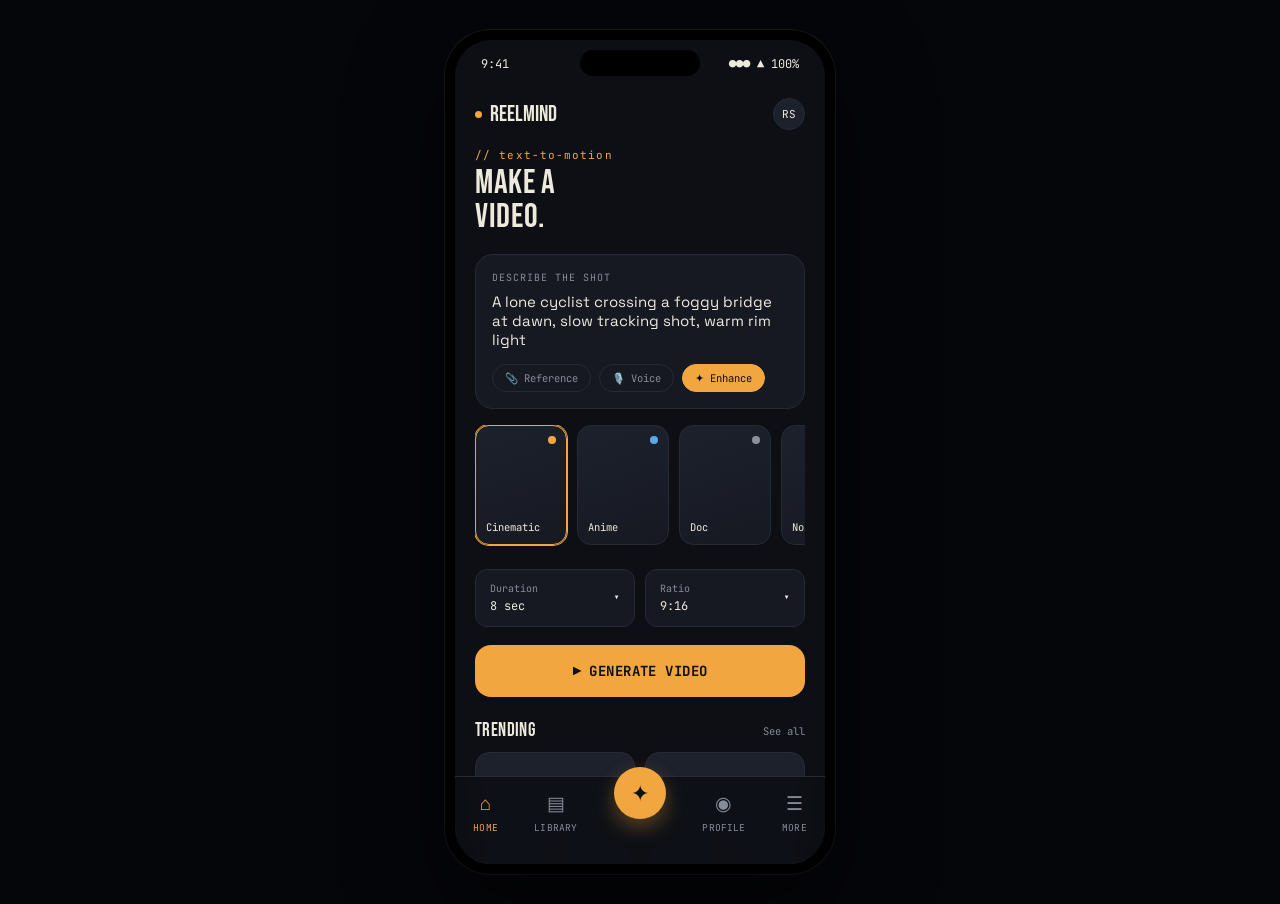
==== index.html @ c8345187 "Add files via upload" ====
<!DOCTYPE html>
<html lang="en">
<head>
<meta charset="UTF-8">
<meta name="viewport" content="width=device-width, initial-scale=1.0">
<title>Reelmind — App UI</title>
<link rel="stylesheet" href="style.css">
</head>
<body>

<div class="phone">
  <div class="notch"></div>
  <div class="statusbar">
    <span>9:41</span>
    <span class="mono">●●● ▲ 100%</span>
  </div>

  <div class="screens">

    <!-- HOME / STUDIO -->
    <div class="screen active" id="screen-home">
      <div class="topbar">
        <div class="logo"><span class="dot"></span>REELMIND</div>
        <div class="avatar">RS</div>
      </div>

      <div class="greet">
        <div class="eyebrow">// text-to-motion</div>
        <h1>Make a<br>video.</h1>
      </div>

      <div class="prompt-card">
        <label>Describe the shot</label>
        <textarea id="promptInput" rows="3" placeholder="A lone cyclist crossing a foggy bridge at dawn...">A lone cyclist crossing a foggy bridge at dawn, slow tracking shot, warm rim light</textarea>
        <div class="prompt-tools">
          <div class="tool-pill">📎 Reference</div>
          <div class="tool-pill">🎙️ Voice</div>
          <div class="tool-pill active">✦ Enhance</div>
        </div>
      </div>

      <div class="style-scroll" id="styleScroll">
        <div class="style-card active" data-style="Cinematic"><span class="swatch" style="background:#f2a640"></span><span>Cinematic</span></div>
        <div class="style-card" data-style="Anime"><span class="swatch" style="background:#5aa9e6"></span><span>Anime</span></div>
        <div class="style-card" data-style="Documentary"><span class="swatch" style="background:#8a8f9c"></span><span>Doc</span></div>
        <div class="style-card" data-style="Noir"><span class="swatch" style="background:#eee"></span><span>Noir</span></div>
        <div class="style-card" data-style="Claymation"><span class="swatch" style="background:#c97b5f"></span><span>Clay</span></div>
      </div>

      <div class="row">
        <div class="mini-select"><div><span class="k">Duration</span>8 sec</div><span>▾</span></div>
        <div class="mini-select"><div><span class="k">Ratio</span>9:16</div><span>▾</span></div>
      </div>

      <button class="generate-btn" id="goGenerate">▶ GENERATE VIDEO</button>

      <div class="section-head">
        <h3>Trending</h3>
        <span class="see-all">See all</span>
      </div>
      <div class="feed-grid">
        <div class="feed-item" data-icon="A"><span>neon alley · 8s</span></div>
        <div class="feed-item" data-icon="B"><span>desert convoy · 12s</span></div>
        <div class="feed-item" data-icon="C"><span>ink river · 4s</span></div>
        <div class="feed-item" data-icon="D"><span>glacier drone · 8s</span></div>
      </div>
    </div>

    <!-- GENERATE / RESULT SCREEN -->
    <div class="screen" id="screen-generate">
      <div class="gen-screen">
        <div class="gen-frame" id="genFrame">
          <div class="gen-grid"></div>
          <div class="scan" id="genScan"></div>
          <div class="ring" id="genRing"></div>
          <div class="gen-pct" id="genPct" style="position:absolute;">0%</div>
          <video id="genVideo" loop muted playsinline></video>
        </div>
        <div class="gen-status" id="genStatus">Reading prompt…</div>
        <div class="gen-caption" id="genCaption">"A lone cyclist crossing a foggy bridge at dawn, slow tracking shot, warm rim light"</div>

        <div class="result-actions" id="resultActions">
          <button class="rbtn-download" id="downloadBtn">⬇ DOWNLOAD MP4</button>
          <button class="rbtn-secondary" id="regenBtn">↻ Redo</button>
        </div>
      </div>
    </div>

    <!-- LIBRARY -->
    <div class="screen" id="screen-library">
      <div class="topbar"><h2 style="font-size:28px;">Library</h2><div class="avatar">RS</div></div>
      <div class="lib-item"><div class="lib-thumb">01</div><div class="lib-info"><div class="t">Foggy bridge cyclist</div><div class="m">Cinematic · 8s · 2 min ago</div></div><div class="lib-dl">⬇</div></div>
      <div class="lib-item"><div class="lib-thumb">02</div><div class="lib-info"><div class="t">Neon tokyo alley</div><div class="m">Anime · 8s · Yesterday</div></div><div class="lib-dl">⬇</div></div>
      <div class="lib-item"><div class="lib-thumb">03</div><div class="lib-info"><div class="t">Desert convoy dust</div><div class="m">Documentary · 12s · 2d ago</div></div><div class="lib-dl">⬇</div></div>
      <div class="lib-item"><div class="lib-thumb">04</div><div class="lib-info"><div class="t">Paper boat, ink river</div><div class="m">Noir · 4s · 3d ago</div></div><div class="lib-dl">⬇</div></div>
      <div class="lib-item"><div class="lib-thumb">05</div><div class="lib-info"><div class="t">Clockwork city, dusk</div><div class="m">Cinematic · 8s · 5d ago</div></div><div class="lib-dl">⬇</div></div>
    </div>

    <!-- PROFILE -->
    <div class="screen" id="screen-profile">
      <div class="topbar"><h2 style="font-size:28px;">Profile</h2></div>
      <div class="prompt-card" style="text-align:center; padding:26px;">
        <div class="avatar" style="width:56px;height:56px;font-size:16px;margin:0 auto 12px;">RS</div>
        <div style="font-size:17px; margin-bottom:2px;">Rahul S.</div>
        <div class="mono" style="font-size:11px; color:var(--muted);">Pro plan · 24 credits left</div>
      </div>
      <div class="row"><div class="mini-select"><div><span class="k">Renders</span>32 total</div></div><div class="mini-select"><div><span class="k">Storage</span>1.2 GB</div></div></div>
      <div class="lib-item"><div class="lib-info"><div class="t">Account settings</div></div><span class="mono" style="color:var(--muted);">›</span></div>
      <div class="lib-item"><div class="lib-info"><div class="t">Billing & credits</div></div><span class="mono" style="color:var(--muted);">›</span></div>
      <div class="lib-item"><div class="lib-info"><div class="t">Export defaults</div></div><span class="mono" style="color:var(--muted);">›</span></div>
    </div>

  </div>

  <div class="tabbar">
    <div class="tab active" data-screen="screen-home"><span class="ic">⌂</span><span class="lb">HOME</span></div>
    <div class="tab" data-screen="screen-library"><span class="ic">▤</span><span class="lb">LIBRARY</span></div>
    <div class="tab-fab" id="fabGenerate">✦</div>
    <div class="tab" data-screen="screen-profile"><span class="ic">◉</span><span class="lb">PROFILE</span></div>
    <div class="tab" data-screen="screen-home"><span class="ic">☰</span><span class="lb">MORE</span></div>
  </div>
</div>

<script src="script.js"></script>
</body>
</html>
---- style.css ----
@import url('https://fonts.googleapis.com/css2?family=Bebas+Neue&family=Space+Grotesk:wght@400;500;600;700&family=JetBrains+Mono:wght@400;500&display=swap');

:root{
  --bg: #0d0f14;
  --panel: #161922;
  --panel-2: #1d212c;
  --amber: #f2a640;
  --amber-dim: #b9812f;
  --film: #eee9dd;
  --muted: #878c99;
  --line: #262a35;
  --green: #56c288;
}
*{ margin:0; padding:0; box-sizing:border-box; -webkit-tap-highlight-color:transparent; }
body{
  background: #05060a;
  font-family:'Space Grotesk', sans-serif;
  color: var(--film);
  display:flex; align-items:center; justify-content:center;
  min-height:100vh;
  padding: 30px 12px;
}
h1,h2,h3{ font-family:'Bebas Neue', sans-serif; letter-spacing:.02em; font-weight:400; line-height:1; }
.mono{ font-family:'JetBrains Mono', monospace; }
button{ font-family:inherit; border:none; cursor:pointer; background:none; color:inherit; }

/* PHONE FRAME */
.phone{
  width: 390px;
  height: 844px;
  background: var(--bg);
  border-radius: 46px;
  border: 10px solid #000;
  box-shadow: 0 40px 90px rgba(0,0,0,.6), 0 0 0 1px #1a1a1a;
  position: relative;
  overflow: hidden;
  display:flex;
  flex-direction:column;
}
.notch{
  position:absolute; top:10px; left:50%; transform:translateX(-50%);
  width:120px; height:26px; background:#000; border-radius:14px;
  z-index:100;
}
.statusbar{
  display:flex; justify-content:space-between; align-items:center;
  padding: 16px 26px 6px;
  font-family:'JetBrains Mono', monospace;
  font-size:12px;
  flex-shrink:0;
}

/* SCREENS wrapper */
.screens{ flex:1; position:relative; overflow:hidden; }
.screen{
  position:absolute; inset:0;
  overflow-y:auto;
  padding: 6px 20px 100px;
  display:none;
  scrollbar-width:none;
}
.screen.active{ display:block; }
.screen::-webkit-scrollbar{ display:none; }

/* HOME / STUDIO SCREEN */
.topbar{ display:flex; justify-content:space-between; align-items:center; margin: 14px 0 18px; }
.logo{ font-family:'Bebas Neue'; font-size:22px; display:flex; align-items:center; gap:8px; }
.logo .dot{ width:7px; height:7px; background:var(--amber); border-radius:50%; }
.avatar{ width:32px; height:32px; border-radius:50%; background: var(--panel-2); border:1px solid var(--line); display:flex; align-items:center; justify-content:center; font-size:11px; font-family:'JetBrains Mono'; }

.greet{ margin-bottom:20px; }
.greet .eyebrow{ font-family:'JetBrains Mono'; font-size:11px; color:var(--amber); letter-spacing:.1em; margin-bottom:4px; }
.greet h1{ font-size:34px; }

.prompt-card{
  background: var(--panel);
  border:1px solid var(--line);
  border-radius:18px;
  padding:16px;
  margin-bottom:16px;
}
.prompt-card label{ font-family:'JetBrains Mono'; font-size:10px; color:var(--muted); letter-spacing:.1em; text-transform:uppercase; display:block; margin-bottom:8px; }
.prompt-card textarea{
  width:100%; background:transparent; border:none; color:var(--film);
  font-family:'Space Grotesk'; font-size:15px; resize:none; outline:none;
}
.prompt-tools{ display:flex; gap:8px; margin-top:10px; flex-wrap:wrap; }
.tool-pill{
  font-family:'JetBrains Mono'; font-size:10.5px; color:var(--muted);
  border:1px solid var(--line); border-radius:20px; padding:6px 12px;
  display:flex; align-items:center; gap:5px;
}
.tool-pill.active{ color:#0d0f14; background:var(--amber); border-color:var(--amber); }

.style-scroll{ display:flex; gap:10px; overflow-x:auto; padding-bottom:6px; margin-bottom:18px; scrollbar-width:none; }
.style-scroll::-webkit-scrollbar{ display:none; }
.style-card{
  flex-shrink:0; width:92px; height:120px; border-radius:14px;
  background: linear-gradient(160deg, var(--panel-2), var(--panel));
  border:1px solid var(--line);
  display:flex; flex-direction:column; justify-content:flex-end; padding:10px;
  position:relative;
}
.style-card.active{ border-color:var(--amber); box-shadow: 0 0 0 1px var(--amber); }
.style-card span{ font-family:'JetBrains Mono'; font-size:10.5px; }
.style-card .swatch{ position:absolute; top:10px; right:10px; width:8px; height:8px; border-radius:50%; }

.row{ display:flex; gap:10px; margin-bottom:18px; }
.mini-select{
  flex:1; background:var(--panel); border:1px solid var(--line); border-radius:12px;
  padding: 12px 14px; font-family:'JetBrains Mono'; font-size:12px; color:var(--film);
  display:flex; justify-content:space-between; align-items:center;
}
.mini-select .k{ color:var(--muted); font-size:10px; display:block; margin-bottom:3px; }

.generate-btn{
  width:100%; background: var(--amber); color:#0d0f14; border-radius:16px;
  padding:17px; font-family:'JetBrains Mono'; font-weight:700; font-size:14px;
  letter-spacing:.03em; display:flex; align-items:center; justify-content:center; gap:8px;
  margin-bottom: 24px;
}
.generate-btn:active{ transform: scale(.98); }
.generate-btn:disabled{ opacity:.5; }

.section-head{ display:flex; justify-content:space-between; align-items:center; margin-bottom:12px; }
.section-head h3{ font-size:19px; }
.section-head .see-all{ font-family:'JetBrains Mono'; font-size:10.5px; color:var(--muted); }

.feed-grid{ display:grid; grid-template-columns:1fr 1fr; gap:10px; margin-bottom:20px; }
.feed-item{
  aspect-ratio: 3/4; border-radius:14px; background: var(--panel-2); border:1px solid var(--line);
  position:relative; overflow:hidden; display:flex; align-items:flex-end; padding:10px;
}
.feed-item::before{
  content: attr(data-icon); position:absolute; inset:0; display:flex; align-items:center; justify-content:center;
  font-family:'Bebas Neue'; font-size:44px; color: var(--line);
}
.feed-item span{ font-family:'JetBrains Mono'; font-size:10px; color:var(--film); z-index:1; background:rgba(0,0,0,.5); padding:3px 7px; border-radius:6px; }

/* GENERATE / PROGRESS SCREEN */
.gen-screen{ display:flex; flex-direction:column; align-items:center; justify-content:center; height:100%; text-align:center; padding:0 20px; }
.gen-frame{
  width:100%; aspect-ratio:9/16; max-height:380px; background:#000; border-radius:18px;
  border:1px solid var(--line); position:relative; overflow:hidden;
  display:flex; align-items:center; justify-content:center; margin-bottom:26px;
}
.gen-frame video{ width:100%; height:100%; object-fit:cover; display:none; }
.scan{ position:absolute; left:0; right:0; height:2px; background: linear-gradient(90deg, transparent, var(--amber), transparent); animation: scan 2.6s linear infinite; }
@keyframes scan{ 0%{top:0%;} 100%{top:100%;} }
.gen-grid{ position:absolute; inset:0; background-image: linear-gradient(var(--line) 1px, transparent 1px), linear-gradient(90deg, var(--line) 1px, transparent 1px); background-size:30px 30px; opacity:.3; }
.ring{ width:64px; height:64px; border-radius:50%; border:2px solid var(--line); border-top-color:var(--amber); animation: spin 1s linear infinite; z-index:2; }
@keyframes spin{ to{ transform: rotate(360deg); } }
.gen-status{ font-family:'JetBrains Mono'; font-size:12px; color:var(--muted); margin-bottom:6px; z-index:2; }
.gen-pct{ font-family:'Bebas Neue'; font-size:46px; color:var(--amber); z-index:2; }

.gen-caption{ font-family:'JetBrains Mono'; font-size:11.5px; color:var(--muted); max-width:280px; margin-bottom:10px; }

/* RESULT ACTIONS (shown after gen) */
.result-actions{ display:flex; gap:10px; width:100%; display:none; }
.result-actions.show{ display:flex; }
.rbtn-download{ flex:1; background:var(--film); color:#0d0f14; border-radius:14px; padding:15px; font-family:'JetBrains Mono'; font-weight:700; font-size:12.5px; display:flex; align-items:center; justify-content:center; gap:6px; }
.rbtn-secondary{ flex:1; background:var(--panel); border:1px solid var(--line); border-radius:14px; padding:15px; font-family:'JetBrains Mono'; font-size:12.5px; }

/* LIBRARY SCREEN */
.lib-item{
  display:flex; gap:12px; align-items:center; padding:12px; background:var(--panel);
  border:1px solid var(--line); border-radius:14px; margin-bottom:10px;
}
.lib-thumb{ width:52px; height:64px; border-radius:8px; background:var(--panel-2); flex-shrink:0; display:flex; align-items:center; justify-content:center; font-family:'JetBrains Mono'; font-size:10px; color:var(--muted); }
.lib-info{ flex:1; }
.lib-info .t{ font-size:14px; margin-bottom:3px; }
.lib-info .m{ font-family:'JetBrains Mono'; font-size:10.5px; color:var(--muted); }
.lib-dl{ width:34px; height:34px; border-radius:50%; background:var(--panel-2); border:1px solid var(--line); display:flex; align-items:center; justify-content:center; font-size:14px; flex-shrink:0; }

/* BOTTOM NAV */
.tabbar{
  position:absolute; bottom:0; left:0; right:0; height:88px;
  background: rgba(13,15,20,.9); backdrop-filter: blur(10px);
  border-top:1px solid var(--line);
  display:flex; align-items:flex-start; justify-content:space-around; padding-top:14px;
  z-index:10;
}
.tab{ display:flex; flex-direction:column; align-items:center; gap:5px; color:var(--muted); }
.tab.active{ color:var(--amber); }
.tab .ic{ font-size:19px; }
.tab .lb{ font-family:'JetBrains Mono'; font-size:9.5px; letter-spacing:.02em; }
.tab-fab{
  width:52px; height:52px; border-radius:50%; background:var(--amber); color:#0d0f14;
  display:flex; align-items:center; justify-content:center; font-size:22px; margin-top:-24px;
  box-shadow: 0 8px 20px rgba(242,166,64,.35);
}

.side-label{ position:fixed; color:#333; font-family:'JetBrains Mono'; font-size:11px; letter-spacing:.1em; }
.side-label.top{ top: 40px; }
.side-label.bottom{ bottom: 30px; }
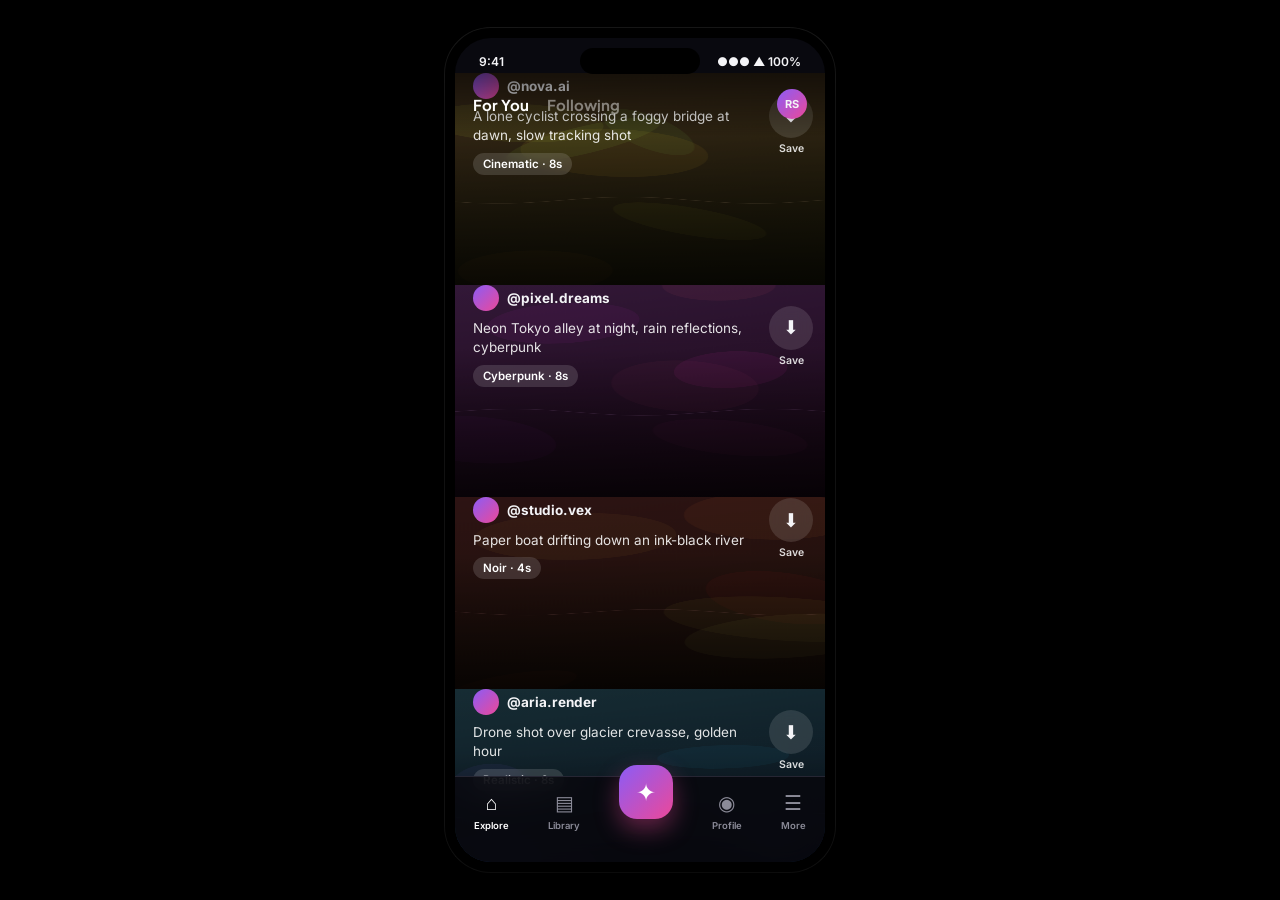
==== commit 111e944d: "Add files via upload" ====
--- a/index.html
+++ b/index.html
@@ -2,8 +2,8 @@
 <html lang="en">
 <head>
 <meta charset="UTF-8">
-<meta name="viewport" content="width=device-width, initial-scale=1.0">
-<title>Reelmind — App UI</title>
+<meta name="viewport" content="width=device-width, initial-scale=1.0, viewport-fit=cover">
+<title>Reelmind — AI Video Generator</title>
 <link rel="stylesheet" href="style.css">
 </head>
 <body>
@@ -12,75 +12,82 @@
   <div class="notch"></div>
   <div class="statusbar">
     <span>9:41</span>
-    <span class="mono">●●● ▲ 100%</span>
+    <span>●●● ▲ 100%</span>
   </div>
 
   <div class="screens">
 
-    <!-- HOME / STUDIO -->
-    <div class="screen active" id="screen-home">
-      <div class="topbar">
-        <div class="logo"><span class="dot"></span>REELMIND</div>
-        <div class="avatar">RS</div>
+    <!-- EXPLORE (default landing feed, like Kling/Pika discover tab) -->
+    <div class="screen active" id="screen-explore">
+      <div class="feed-topbar">
+        <div class="feed-tabs">
+          <div class="feed-tab active" data-feed="foryou">For You</div>
+          <div class="feed-tab" data-feed="following">Following</div>
+        </div>
+        <div class="avatar-sm" id="openProfileFromFeed">RS</div>
       </div>
+      <div id="feedStack"></div>
+    </div>
 
-      <div class="greet">
-        <div class="eyebrow">// text-to-motion</div>
-        <h1>Make a<br>video.</h1>
-      </div>
+    <!-- CREATE -->
+    <div class="screen" id="screen-create">
+      <div class="create-wrap">
+        <div class="create-head">
+          <div class="eyebrow">TEXT TO VIDEO</div>
+          <h1>What will you<br>create today?</h1>
+        </div>
 
-      <div class="prompt-card">
-        <label>Describe the shot</label>
-        <textarea id="promptInput" rows="3" placeholder="A lone cyclist crossing a foggy bridge at dawn...">A lone cyclist crossing a foggy bridge at dawn, slow tracking shot, warm rim light</textarea>
-        <div class="prompt-tools">
-          <div class="tool-pill">📎 Reference</div>
-          <div class="tool-pill">🎙️ Voice</div>
-          <div class="tool-pill active">✦ Enhance</div>
+        <div class="prompt-card">
+          <label>Prompt</label>
+          <textarea id="promptInput" rows="3" placeholder="A lone cyclist crossing a foggy bridge at dawn...">A lone cyclist crossing a foggy bridge at dawn, slow tracking shot, warm rim light</textarea>
+          <div class="chip-row">
+            <div class="chip" id="pillRef">📎 Reference image</div>
+            <div class="chip active" id="pillEnhance">✨ Enhance prompt</div>
+          </div>
         </div>
-      </div>
 
-      <div class="style-scroll" id="styleScroll">
-        <div class="style-card active" data-style="Cinematic"><span class="swatch" style="background:#f2a640"></span><span>Cinematic</span></div>
-        <div class="style-card" data-style="Anime"><span class="swatch" style="background:#5aa9e6"></span><span>Anime</span></div>
-        <div class="style-card" data-style="Documentary"><span class="swatch" style="background:#8a8f9c"></span><span>Doc</span></div>
-        <div class="style-card" data-style="Noir"><span class="swatch" style="background:#eee"></span><span>Noir</span></div>
-        <div class="style-card" data-style="Claymation"><span class="swatch" style="background:#c97b5f"></span><span>Clay</span></div>
-      </div>
+        <div class="style-scroll" id="styleScroll"></div>
 
-      <div class="row">
-        <div class="mini-select"><div><span class="k">Duration</span>8 sec</div><span>▾</span></div>
-        <div class="mini-select"><div><span class="k">Ratio</span>9:16</div><span>▾</span></div>
-      </div>
+        <div class="row">
+          <div class="mini-select" id="durationSelect" data-values="5s,8s,10s">
+            <div><span class="k">Duration</span><span class="valtext">8s</span></div><span class="arrow">▾</span>
+            <div class="mini-dropdown"></div>
+          </div>
+          <div class="mini-select" id="ratioSelect" data-values="9:16,16:9,1:1">
+            <div><span class="k">Ratio</span><span class="valtext">9:16</span></div><span class="arrow">▾</span>
+            <div class="mini-dropdown"></div>
+          </div>
+        </div>
 
-      <button class="generate-btn" id="goGenerate">▶ GENERATE VIDEO</button>
-
-      <div class="section-head">
-        <h3>Trending</h3>
-        <span class="see-all">See all</span>
-      </div>
-      <div class="feed-grid">
-        <div class="feed-item" data-icon="A"><span>neon alley · 8s</span></div>
-        <div class="feed-item" data-icon="B"><span>desert convoy · 12s</span></div>
-        <div class="feed-item" data-icon="C"><span>ink river · 4s</span></div>
-        <div class="feed-item" data-icon="D"><span>glacier drone · 8s</span></div>
+        <button class="generate-btn" id="goGenerate">✦ Generate Video</button>
+        <div class="credit-note" id="creditNote">Uses 1 credit · 24 remaining</div>
       </div>
     </div>
 
-    <!-- GENERATE / RESULT SCREEN -->
+    <!-- GENERATE / RESULT -->
     <div class="screen" id="screen-generate">
       <div class="gen-screen">
         <div class="gen-frame" id="genFrame">
-          <div class="gen-grid"></div>
-          <div class="scan" id="genScan"></div>
-          <div class="ring" id="genRing"></div>
-          <div class="gen-pct" id="genPct" style="position:absolute;">0%</div>
-          <video id="genVideo" loop muted playsinline></video>
+          <canvas id="genCanvas" width="360" height="640"></canvas>
+          <div class="progress-ring" id="genRing">
+            <svg width="88" height="88" viewBox="0 0 88 88">
+              <defs>
+                <linearGradient id="gradStroke" x1="0%" y1="0%" x2="100%" y2="100%">
+                  <stop offset="0%" stop-color="#8b5cf6"/>
+                  <stop offset="100%" stop-color="#ec4899"/>
+                </linearGradient>
+              </defs>
+              <circle class="bg" cx="44" cy="44" r="38"></circle>
+              <circle class="fg" id="ringFg" cx="44" cy="44" r="38"></circle>
+            </svg>
+            <div class="progress-pct" id="genPct">0%</div>
+          </div>
         </div>
         <div class="gen-status" id="genStatus">Reading prompt…</div>
         <div class="gen-caption" id="genCaption">"A lone cyclist crossing a foggy bridge at dawn, slow tracking shot, warm rim light"</div>
 
         <div class="result-actions" id="resultActions">
-          <button class="rbtn-download" id="downloadBtn">⬇ DOWNLOAD MP4</button>
+          <button class="rbtn-download" id="downloadBtn">⬇ Save</button>
           <button class="rbtn-secondary" id="regenBtn">↻ Redo</button>
         </div>
       </div>
@@ -88,36 +95,44 @@
 
     <!-- LIBRARY -->
     <div class="screen" id="screen-library">
-      <div class="topbar"><h2 style="font-size:28px;">Library</h2><div class="avatar">RS</div></div>
-      <div class="lib-item"><div class="lib-thumb">01</div><div class="lib-info"><div class="t">Foggy bridge cyclist</div><div class="m">Cinematic · 8s · 2 min ago</div></div><div class="lib-dl">⬇</div></div>
-      <div class="lib-item"><div class="lib-thumb">02</div><div class="lib-info"><div class="t">Neon tokyo alley</div><div class="m">Anime · 8s · Yesterday</div></div><div class="lib-dl">⬇</div></div>
-      <div class="lib-item"><div class="lib-thumb">03</div><div class="lib-info"><div class="t">Desert convoy dust</div><div class="m">Documentary · 12s · 2d ago</div></div><div class="lib-dl">⬇</div></div>
-      <div class="lib-item"><div class="lib-thumb">04</div><div class="lib-info"><div class="t">Paper boat, ink river</div><div class="m">Noir · 4s · 3d ago</div></div><div class="lib-dl">⬇</div></div>
-      <div class="lib-item"><div class="lib-thumb">05</div><div class="lib-info"><div class="t">Clockwork city, dusk</div><div class="m">Cinematic · 8s · 5d ago</div></div><div class="lib-dl">⬇</div></div>
+      <div class="lib-wrap">
+        <div class="lib-head"><h2 style="font-size:24px;">My Creations</h2></div>
+        <div class="lib-grid" id="libraryGrid"></div>
+      </div>
     </div>
 
     <!-- PROFILE -->
     <div class="screen" id="screen-profile">
-      <div class="topbar"><h2 style="font-size:28px;">Profile</h2></div>
-      <div class="prompt-card" style="text-align:center; padding:26px;">
-        <div class="avatar" style="width:56px;height:56px;font-size:16px;margin:0 auto 12px;">RS</div>
-        <div style="font-size:17px; margin-bottom:2px;">Rahul S.</div>
-        <div class="mono" style="font-size:11px; color:var(--muted);">Pro plan · 24 credits left</div>
+      <div class="prof-wrap">
+        <div class="profile-card">
+          <div class="profile-avatar">RS</div>
+          <div style="font-weight:700; font-size:16px;">Rahul S.</div>
+          <div style="font-size:12px; color:var(--muted); margin-top:2px;">@rahul.s</div>
+          <div class="plan-pill" id="planPill">PRO · 24 credits</div>
+          <div class="credit-bar"><div class="credit-bar-fill" id="creditFill"></div></div>
+        </div>
+        <div class="stat-row">
+          <div class="stat-box"><div class="n" id="renderCount">32</div><div class="l">Renders</div></div>
+          <div class="stat-box"><div class="n">1.2GB</div><div class="l">Storage</div></div>
+          <div class="stat-box"><div class="n">4</div><div class="l">Following</div></div>
+        </div>
+        <div class="lib-item">Account settings<span class="arrow">›</span></div>
+        <div class="lib-item">Billing & credits<span class="arrow">›</span></div>
+        <div class="lib-item">Export defaults<span class="arrow">›</span></div>
+        <div class="lib-item">Help & support<span class="arrow">›</span></div>
       </div>
-      <div class="row"><div class="mini-select"><div><span class="k">Renders</span>32 total</div></div><div class="mini-select"><div><span class="k">Storage</span>1.2 GB</div></div></div>
-      <div class="lib-item"><div class="lib-info"><div class="t">Account settings</div></div><span class="mono" style="color:var(--muted);">›</span></div>
-      <div class="lib-item"><div class="lib-info"><div class="t">Billing & credits</div></div><span class="mono" style="color:var(--muted);">›</span></div>
-      <div class="lib-item"><div class="lib-info"><div class="t">Export defaults</div></div><span class="mono" style="color:var(--muted);">›</span></div>
     </div>
 
   </div>
 
+  <div class="toast" id="toast"></div>
+
   <div class="tabbar">
-    <div class="tab active" data-screen="screen-home"><span class="ic">⌂</span><span class="lb">HOME</span></div>
-    <div class="tab" data-screen="screen-library"><span class="ic">▤</span><span class="lb">LIBRARY</span></div>
+    <div class="tab active" data-screen="screen-explore"><span class="ic">⌂</span><span class="lb">Explore</span></div>
+    <div class="tab" data-screen="screen-library"><span class="ic">▤</span><span class="lb">Library</span></div>
     <div class="tab-fab" id="fabGenerate">✦</div>
-    <div class="tab" data-screen="screen-profile"><span class="ic">◉</span><span class="lb">PROFILE</span></div>
-    <div class="tab" data-screen="screen-home"><span class="ic">☰</span><span class="lb">MORE</span></div>
+    <div class="tab" data-screen="screen-profile"><span class="ic">◉</span><span class="lb">Profile</span></div>
+    <div class="tab" data-screen="screen-create"><span class="ic">☰</span><span class="lb">More</span></div>
   </div>
 </div>
 
--- a/style.css
+++ b/style.css
@@ -1,195 +1,166 @@
-@import url('https://fonts.googleapis.com/css2?family=Bebas+Neue&family=Space+Grotesk:wght@400;500;600;700&family=JetBrains+Mono:wght@400;500&display=swap');
+@import url('https://fonts.googleapis.com/css2?family=Plus+Jakarta+Sans:wght@500;600;700;800&family=Inter:wght@400;500;600;700&display=swap');
 
 :root{
-  --bg: #0d0f14;
-  --panel: #161922;
-  --panel-2: #1d212c;
-  --amber: #f2a640;
-  --amber-dim: #b9812f;
-  --film: #eee9dd;
-  --muted: #878c99;
-  --line: #262a35;
-  --green: #56c288;
+  --bg: #09090f;
+  --panel: #15151d;
+  --panel-2: #1c1c27;
+  --line: #262633;
+  --text: #f4f4f7;
+  --muted: #8b8b98;
+  --grad-a: #8b5cf6;
+  --grad-b: #ec4899;
+  --gradient: linear-gradient(135deg, var(--grad-a), var(--grad-b));
+  --success: #34d399;
 }
 *{ margin:0; padding:0; box-sizing:border-box; -webkit-tap-highlight-color:transparent; }
+html,body{ height:100%; }
 body{
-  background: #05060a;
-  font-family:'Space Grotesk', sans-serif;
-  color: var(--film);
+  background:#000;
+  font-family:'Inter', sans-serif;
+  color: var(--text);
   display:flex; align-items:center; justify-content:center;
   min-height:100vh;
   padding: 30px 12px;
 }
-h1,h2,h3{ font-family:'Bebas Neue', sans-serif; letter-spacing:.02em; font-weight:400; line-height:1; }
-.mono{ font-family:'JetBrains Mono', monospace; }
+h1,h2,h3{ font-family:'Plus Jakarta Sans', sans-serif; font-weight:800; letter-spacing:-.02em; line-height:1.05; }
 button{ font-family:inherit; border:none; cursor:pointer; background:none; color:inherit; }
 
 /* PHONE FRAME */
 .phone{
-  width: 390px;
-  height: 844px;
+  width: 390px; height: 844px;
   background: var(--bg);
-  border-radius: 46px;
-  border: 10px solid #000;
-  box-shadow: 0 40px 90px rgba(0,0,0,.6), 0 0 0 1px #1a1a1a;
-  position: relative;
-  overflow: hidden;
-  display:flex;
-  flex-direction:column;
+  border-radius: 46px; border: 10px solid #000;
+  box-shadow: 0 40px 90px rgba(0,0,0,.7), 0 0 0 1px #1a1a1a;
+  position: relative; overflow: hidden;
+  display:flex; flex-direction:column;
 }
-.notch{
-  position:absolute; top:10px; left:50%; transform:translateX(-50%);
-  width:120px; height:26px; background:#000; border-radius:14px;
-  z-index:100;
-}
-.statusbar{
-  display:flex; justify-content:space-between; align-items:center;
-  padding: 16px 26px 6px;
-  font-family:'JetBrains Mono', monospace;
-  font-size:12px;
-  flex-shrink:0;
-}
+.notch{ position:absolute; top:10px; left:50%; transform:translateX(-50%); width:120px; height:26px; background:#000; border-radius:14px; z-index:100; }
+.statusbar{ display:flex; justify-content:space-between; align-items:center; padding: 16px 24px 4px; font-size:12px; font-weight:600; flex-shrink:0; position:relative; z-index:20; }
 
-/* SCREENS wrapper */
-.screens{ flex:1; position:relative; overflow:hidden; }
-.screen{
-  position:absolute; inset:0;
-  overflow-y:auto;
-  padding: 6px 20px 100px;
-  display:none;
-  scrollbar-width:none;
-}
+.screens{ flex:1; position:relative; overflow:hidden; min-height:0; }
+.screen{ position:absolute; inset:0; overflow-y:auto; -webkit-overflow-scrolling:touch; display:none; scrollbar-width:none; }
 .screen.active{ display:block; }
 .screen::-webkit-scrollbar{ display:none; }
 
-/* HOME / STUDIO SCREEN */
-.topbar{ display:flex; justify-content:space-between; align-items:center; margin: 14px 0 18px; }
-.logo{ font-family:'Bebas Neue'; font-size:22px; display:flex; align-items:center; gap:8px; }
-.logo .dot{ width:7px; height:7px; background:var(--amber); border-radius:50%; }
-.avatar{ width:32px; height:32px; border-radius:50%; background: var(--panel-2); border:1px solid var(--line); display:flex; align-items:center; justify-content:center; font-size:11px; font-family:'JetBrains Mono'; }
+/* ---------- EXPLORE FEED (snap vertical, like Kling discover) ---------- */
+#screen-explore{ scroll-snap-type:y mandatory; }
+.feed-topbar{
+  position:absolute; top:0; left:0; right:0; z-index:30; display:flex; justify-content:space-between; align-items:center;
+  padding:16px 18px; background:linear-gradient(180deg, rgba(0,0,0,.55), transparent);
+}
+.feed-tabs{ display:flex; gap:18px; }
+.feed-tab{ font-family:'Plus Jakarta Sans'; font-weight:700; font-size:15px; color:rgba(255,255,255,.45); }
+.feed-tab.active{ color:#fff; }
+.avatar-sm{ width:30px; height:30px; border-radius:50%; background:var(--gradient); display:flex; align-items:center; justify-content:center; font-size:11px; font-weight:700; }
+.feed-card{
+  scroll-snap-align:start; position:relative; width:100%; height:100%;
+  display:flex; align-items:flex-end; overflow:hidden;
+}
+.feed-card canvas{ position:absolute; inset:0; width:100%; height:100%; }
+.feed-card .shade{ position:absolute; inset:0; background:linear-gradient(180deg, rgba(0,0,0,.1) 30%, rgba(0,0,0,.75) 100%); }
+.feed-meta{ position:relative; z-index:2; padding:0 76px 110px 18px; }
+.feed-meta .author{ display:flex; align-items:center; gap:8px; margin-bottom:8px; font-weight:700; font-size:13.5px; }
+.feed-meta .author .av{ width:26px; height:26px; border-radius:50%; background:var(--gradient); }
+.feed-meta .cap{ font-size:13.5px; color:rgba(255,255,255,.88); line-height:1.4; }
+.feed-meta .tag{ display:inline-block; margin-top:8px; font-size:11.5px; font-weight:600; color:#fff; background:rgba(255,255,255,.14); padding:4px 10px; border-radius:20px; backdrop-filter:blur(6px); }
+.feed-side{ position:absolute; right:12px; bottom:130px; z-index:2; display:flex; flex-direction:column; align-items:center; gap:22px; }
+.feed-side .sbtn{ display:flex; flex-direction:column; align-items:center; gap:4px; }
+.feed-side .sbtn .ic{ width:44px; height:44px; border-radius:50%; background:rgba(255,255,255,.12); backdrop-filter:blur(8px); display:flex; align-items:center; justify-content:center; font-size:19px; }
+.feed-side .sbtn .n{ font-size:10.5px; font-weight:600; color:rgba(255,255,255,.85); }
 
-.greet{ margin-bottom:20px; }
-.greet .eyebrow{ font-family:'JetBrains Mono'; font-size:11px; color:var(--amber); letter-spacing:.1em; margin-bottom:4px; }
-.greet h1{ font-size:34px; }
+/* ---------- CREATE SCREEN ---------- */
+.create-wrap{ padding: 66px 20px 130px; }
+.create-head{ margin-bottom:18px; }
+.create-head .eyebrow{ font-size:12px; font-weight:700; background:var(--gradient); -webkit-background-clip:text; background-clip:text; color:transparent; margin-bottom:6px; }
+.create-head h1{ font-size:30px; }
 
-.prompt-card{
-  background: var(--panel);
-  border:1px solid var(--line);
-  border-radius:18px;
-  padding:16px;
-  margin-bottom:16px;
-}
-.prompt-card label{ font-family:'JetBrains Mono'; font-size:10px; color:var(--muted); letter-spacing:.1em; text-transform:uppercase; display:block; margin-bottom:8px; }
-.prompt-card textarea{
-  width:100%; background:transparent; border:none; color:var(--film);
-  font-family:'Space Grotesk'; font-size:15px; resize:none; outline:none;
-}
-.prompt-tools{ display:flex; gap:8px; margin-top:10px; flex-wrap:wrap; }
-.tool-pill{
-  font-family:'JetBrains Mono'; font-size:10.5px; color:var(--muted);
-  border:1px solid var(--line); border-radius:20px; padding:6px 12px;
-  display:flex; align-items:center; gap:5px;
-}
-.tool-pill.active{ color:#0d0f14; background:var(--amber); border-color:var(--amber); }
+.prompt-card{ background: var(--panel); border:1px solid var(--line); border-radius:22px; padding:16px; margin-bottom:14px; }
+.prompt-card label{ font-size:11px; font-weight:700; color:var(--muted); text-transform:uppercase; letter-spacing:.06em; display:block; margin-bottom:8px; }
+.prompt-card textarea{ width:100%; background:transparent; border:none; color:var(--text); font-family:'Inter'; font-size:15px; line-height:1.5; resize:none; outline:none; }
+.chip-row{ display:flex; gap:8px; margin-top:12px; flex-wrap:wrap; }
+.chip{ font-size:12px; font-weight:600; color:var(--muted); border:1px solid var(--line); border-radius:20px; padding:7px 13px; display:flex; align-items:center; gap:5px; transition:.15s; }
+.chip.active{ color:#fff; background:var(--gradient); border-color:transparent; }
 
-.style-scroll{ display:flex; gap:10px; overflow-x:auto; padding-bottom:6px; margin-bottom:18px; scrollbar-width:none; }
+.style-scroll{ display:flex; gap:10px; overflow-x:auto; padding-bottom:4px; margin-bottom:16px; scrollbar-width:none; }
 .style-scroll::-webkit-scrollbar{ display:none; }
-.style-card{
-  flex-shrink:0; width:92px; height:120px; border-radius:14px;
-  background: linear-gradient(160deg, var(--panel-2), var(--panel));
-  border:1px solid var(--line);
-  display:flex; flex-direction:column; justify-content:flex-end; padding:10px;
-  position:relative;
-}
-.style-card.active{ border-color:var(--amber); box-shadow: 0 0 0 1px var(--amber); }
-.style-card span{ font-family:'JetBrains Mono'; font-size:10.5px; }
-.style-card .swatch{ position:absolute; top:10px; right:10px; width:8px; height:8px; border-radius:50%; }
+.style-card{ flex-shrink:0; width:80px; height:104px; border-radius:16px; border:2px solid transparent; position:relative; overflow:hidden; display:flex; align-items:flex-end; padding:8px; }
+.style-card canvas{ position:absolute; inset:0; width:100%; height:100%; }
+.style-card span{ position:relative; z-index:2; font-size:11px; font-weight:700; }
+.style-card.active{ border-color:var(--grad-b); }
 
-.row{ display:flex; gap:10px; margin-bottom:18px; }
-.mini-select{
-  flex:1; background:var(--panel); border:1px solid var(--line); border-radius:12px;
-  padding: 12px 14px; font-family:'JetBrains Mono'; font-size:12px; color:var(--film);
-  display:flex; justify-content:space-between; align-items:center;
-}
-.mini-select .k{ color:var(--muted); font-size:10px; display:block; margin-bottom:3px; }
+.row{ display:flex; gap:10px; margin-bottom:16px; }
+.mini-select{ flex:1; background:var(--panel); border:1px solid var(--line); border-radius:14px; padding:12px 14px; font-size:13px; font-weight:600; display:flex; justify-content:space-between; align-items:center; position:relative; }
+.mini-select .k{ color:var(--muted); font-size:10.5px; font-weight:600; display:block; margin-bottom:3px; text-transform:uppercase; letter-spacing:.05em; }
+.mini-select .arrow{ color:var(--muted); transition:.15s; }
+.mini-select.open .arrow{ transform:rotate(180deg); }
+.mini-dropdown{ position:absolute; top:calc(100% + 6px); left:0; right:0; background:var(--panel-2); border:1px solid var(--line); border-radius:14px; overflow:hidden; z-index:30; display:none; box-shadow:0 12px 30px rgba(0,0,0,.5); }
+.mini-dropdown.show{ display:block; }
+.mini-dropdown div{ padding:11px 14px; font-size:13px; font-weight:600; }
+.mini-dropdown div.sel{ color:var(--grad-b); }
 
-.generate-btn{
-  width:100%; background: var(--amber); color:#0d0f14; border-radius:16px;
-  padding:17px; font-family:'JetBrains Mono'; font-weight:700; font-size:14px;
-  letter-spacing:.03em; display:flex; align-items:center; justify-content:center; gap:8px;
-  margin-bottom: 24px;
-}
+.generate-btn{ width:100%; background: var(--gradient); color:#fff; border-radius:18px; padding:18px; font-weight:700; font-size:15px; display:flex; align-items:center; justify-content:center; gap:8px; box-shadow:0 12px 30px rgba(139,92,246,.35); }
 .generate-btn:active{ transform: scale(.98); }
 .generate-btn:disabled{ opacity:.5; }
+.credit-note{ text-align:center; font-size:11.5px; color:var(--muted); margin-top:10px; }
 
-.section-head{ display:flex; justify-content:space-between; align-items:center; margin-bottom:12px; }
-.section-head h3{ font-size:19px; }
-.section-head .see-all{ font-family:'JetBrains Mono'; font-size:10.5px; color:var(--muted); }
-
-.feed-grid{ display:grid; grid-template-columns:1fr 1fr; gap:10px; margin-bottom:20px; }
-.feed-item{
-  aspect-ratio: 3/4; border-radius:14px; background: var(--panel-2); border:1px solid var(--line);
-  position:relative; overflow:hidden; display:flex; align-items:flex-end; padding:10px;
-}
-.feed-item::before{
-  content: attr(data-icon); position:absolute; inset:0; display:flex; align-items:center; justify-content:center;
-  font-family:'Bebas Neue'; font-size:44px; color: var(--line);
-}
-.feed-item span{ font-family:'JetBrains Mono'; font-size:10px; color:var(--film); z-index:1; background:rgba(0,0,0,.5); padding:3px 7px; border-radius:6px; }
-
-/* GENERATE / PROGRESS SCREEN */
-.gen-screen{ display:flex; flex-direction:column; align-items:center; justify-content:center; height:100%; text-align:center; padding:0 20px; }
-.gen-frame{
-  width:100%; aspect-ratio:9/16; max-height:380px; background:#000; border-radius:18px;
-  border:1px solid var(--line); position:relative; overflow:hidden;
-  display:flex; align-items:center; justify-content:center; margin-bottom:26px;
-}
-.gen-frame video{ width:100%; height:100%; object-fit:cover; display:none; }
-.scan{ position:absolute; left:0; right:0; height:2px; background: linear-gradient(90deg, transparent, var(--amber), transparent); animation: scan 2.6s linear infinite; }
-@keyframes scan{ 0%{top:0%;} 100%{top:100%;} }
-.gen-grid{ position:absolute; inset:0; background-image: linear-gradient(var(--line) 1px, transparent 1px), linear-gradient(90deg, var(--line) 1px, transparent 1px); background-size:30px 30px; opacity:.3; }
-.ring{ width:64px; height:64px; border-radius:50%; border:2px solid var(--line); border-top-color:var(--amber); animation: spin 1s linear infinite; z-index:2; }
-@keyframes spin{ to{ transform: rotate(360deg); } }
-.gen-status{ font-family:'JetBrains Mono'; font-size:12px; color:var(--muted); margin-bottom:6px; z-index:2; }
-.gen-pct{ font-family:'Bebas Neue'; font-size:46px; color:var(--amber); z-index:2; }
-
-.gen-caption{ font-family:'JetBrains Mono'; font-size:11.5px; color:var(--muted); max-width:280px; margin-bottom:10px; }
-
-/* RESULT ACTIONS (shown after gen) */
+/* ---------- GENERATE / PROGRESS ---------- */
+.gen-screen{ display:flex; flex-direction:column; align-items:center; justify-content:center; min-height:100%; text-align:center; padding:66px 24px 40px; }
+.gen-frame{ width:100%; aspect-ratio:9/16; max-height:400px; background:#000; border-radius:24px; border:1px solid var(--line); position:relative; overflow:hidden; display:flex; align-items:center; justify-content:center; margin-bottom:24px; }
+.gen-frame canvas{ position:absolute; inset:0; width:100%; height:100%; display:none; }
+.progress-ring{ width:88px; height:88px; border-radius:50%; position:relative; z-index:2; display:flex; align-items:center; justify-content:center; }
+.progress-ring svg{ position:absolute; inset:0; transform:rotate(-90deg); }
+.progress-ring circle{ fill:none; stroke-width:5; }
+.progress-ring .bg{ stroke:rgba(255,255,255,.1); }
+.progress-ring .fg{ stroke:url(#gradStroke); stroke-linecap:round; transition:stroke-dashoffset .2s linear; }
+.progress-pct{ font-family:'Plus Jakarta Sans'; font-weight:800; font-size:20px; z-index:2; }
+.gen-status{ font-size:13px; font-weight:600; color:var(--muted); margin:18px 0 8px; z-index:2; }
+.gen-caption{ font-size:12px; color:var(--muted); max-width:290px; margin-bottom:16px; line-height:1.5; }
 .result-actions{ display:flex; gap:10px; width:100%; display:none; }
 .result-actions.show{ display:flex; }
-.rbtn-download{ flex:1; background:var(--film); color:#0d0f14; border-radius:14px; padding:15px; font-family:'JetBrains Mono'; font-weight:700; font-size:12.5px; display:flex; align-items:center; justify-content:center; gap:6px; }
-.rbtn-secondary{ flex:1; background:var(--panel); border:1px solid var(--line); border-radius:14px; padding:15px; font-family:'JetBrains Mono'; font-size:12.5px; }
+.rbtn-download{ flex:1; background:var(--gradient); color:#fff; border-radius:16px; padding:16px; font-weight:700; font-size:13px; display:flex; align-items:center; justify-content:center; gap:6px; }
+.rbtn-secondary{ flex:1; background:var(--panel); border:1px solid var(--line); border-radius:16px; padding:16px; font-weight:700; font-size:13px; }
+.rbtn-download:active, .rbtn-secondary:active{ transform:scale(.97); }
 
-/* LIBRARY SCREEN */
-.lib-item{
-  display:flex; gap:12px; align-items:center; padding:12px; background:var(--panel);
-  border:1px solid var(--line); border-radius:14px; margin-bottom:10px;
+.toast{ position:absolute; bottom:100px; left:50%; transform:translateX(-50%) translateY(20px); background:#fff; color:#0a0a0f; font-weight:700; font-size:12.5px; padding:11px 20px; border-radius:30px; opacity:0; transition:.25s; z-index:40; white-space:nowrap; }
+.toast.show{ opacity:1; transform:translateX(-50%) translateY(0); }
+
+/* ---------- LIBRARY (masonry-ish grid like Kling "My Creations") ---------- */
+.lib-wrap{ padding:66px 16px 120px; }
+.lib-head{ display:flex; justify-content:space-between; align-items:center; margin-bottom:16px; padding:0 4px; }
+.lib-grid{ display:grid; grid-template-columns:1fr 1fr; gap:10px; }
+.lib-card{ position:relative; border-radius:16px; overflow:hidden; aspect-ratio:3/4; }
+.lib-card canvas{ position:absolute; inset:0; width:100%; height:100%; }
+.lib-card .badge{ position:absolute; top:8px; right:8px; background:rgba(0,0,0,.55); backdrop-filter:blur(4px); font-size:10px; font-weight:700; padding:3px 8px; border-radius:20px; z-index:2; }
+.lib-card .info{ position:absolute; left:0; right:0; bottom:0; padding:10px; z-index:2; background:linear-gradient(180deg, transparent, rgba(0,0,0,.75)); }
+.lib-card .info .t{ font-size:12px; font-weight:700; white-space:nowrap; overflow:hidden; text-overflow:ellipsis; }
+.lib-card .info .m{ font-size:10px; color:rgba(255,255,255,.7); }
+.empty-hint{ font-size:12.5px; color:var(--muted); text-align:center; padding:60px 20px; line-height:1.7; grid-column:1/-1; }
+
+/* ---------- PROFILE ---------- */
+.prof-wrap{ padding:66px 20px 120px; }
+.profile-card{ text-align:center; padding:28px 20px; background:var(--panel); border:1px solid var(--line); border-radius:22px; margin-bottom:16px; }
+.profile-avatar{ width:64px; height:64px; border-radius:50%; background:var(--gradient); margin:0 auto 12px; display:flex; align-items:center; justify-content:center; font-weight:800; font-size:20px; }
+.plan-pill{ display:inline-block; margin-top:10px; font-size:11.5px; font-weight:700; background:var(--gradient); padding:6px 14px; border-radius:20px; }
+.credit-bar{ height:6px; background:var(--panel-2); border-radius:6px; overflow:hidden; margin-top:14px; }
+.credit-bar-fill{ height:100%; background:var(--gradient); width:48%; }
+.lib-item{ display:flex; justify-content:space-between; align-items:center; padding:16px 4px; border-bottom:1px solid var(--line); font-weight:600; font-size:14px; }
+.lib-item .arrow{ color:var(--muted); }
+.stat-row{ display:flex; gap:10px; margin-bottom:16px; }
+.stat-box{ flex:1; background:var(--panel); border:1px solid var(--line); border-radius:16px; padding:14px; }
+.stat-box .n{ font-family:'Plus Jakarta Sans'; font-weight:800; font-size:20px; }
+.stat-box .l{ font-size:11px; color:var(--muted); margin-top:2px; }
+
+/* ---------- BOTTOM NAV ---------- */
+.tabbar{ position:absolute; bottom:0; left:0; right:0; height:86px; background: rgba(9,9,15,.85); backdrop-filter: blur(16px); border-top:1px solid var(--line); display:flex; align-items:flex-start; justify-content:space-around; padding-top:14px; z-index:10; }
+.tab{ display:flex; flex-direction:column; align-items:center; gap:5px; color:var(--muted); }
+.tab.active{ color:#fff; }
+.tab .ic{ font-size:20px; }
+.tab .lb{ font-size:9.5px; font-weight:600; }
+.tab-fab{ width:54px; height:54px; border-radius:18px; background:var(--gradient); color:#fff; display:flex; align-items:center; justify-content:center; font-size:24px; margin-top:-26px; box-shadow: 0 10px 24px rgba(236,72,153,.4); }
+.tab-fab:active{ transform:scale(.92); }
+
+@media (max-width:430px){
+  .phone{ width:100%; max-width:390px; height:100svh; max-height:844px; border-radius:0; border-width:0; }
+  body{ padding:0; }
+  .notch{ display:none; }
 }
-.lib-thumb{ width:52px; height:64px; border-radius:8px; background:var(--panel-2); flex-shrink:0; display:flex; align-items:center; justify-content:center; font-family:'JetBrains Mono'; font-size:10px; color:var(--muted); }
-.lib-info{ flex:1; }
-.lib-info .t{ font-size:14px; margin-bottom:3px; }
-.lib-info .m{ font-family:'JetBrains Mono'; font-size:10.5px; color:var(--muted); }
-.lib-dl{ width:34px; height:34px; border-radius:50%; background:var(--panel-2); border:1px solid var(--line); display:flex; align-items:center; justify-content:center; font-size:14px; flex-shrink:0; }
-
-/* BOTTOM NAV */
-.tabbar{
-  position:absolute; bottom:0; left:0; right:0; height:88px;
-  background: rgba(13,15,20,.9); backdrop-filter: blur(10px);
-  border-top:1px solid var(--line);
-  display:flex; align-items:flex-start; justify-content:space-around; padding-top:14px;
-  z-index:10;
-}
-.tab{ display:flex; flex-direction:column; align-items:center; gap:5px; color:var(--muted); }
-.tab.active{ color:var(--amber); }
-.tab .ic{ font-size:19px; }
-.tab .lb{ font-family:'JetBrains Mono'; font-size:9.5px; letter-spacing:.02em; }
-.tab-fab{
-  width:52px; height:52px; border-radius:50%; background:var(--amber); color:#0d0f14;
-  display:flex; align-items:center; justify-content:center; font-size:22px; margin-top:-24px;
-  box-shadow: 0 8px 20px rgba(242,166,64,.35);
-}
-
-.side-label{ position:fixed; color:#333; font-family:'JetBrains Mono'; font-size:11px; letter-spacing:.1em; }
-.side-label.top{ top: 40px; }
-.side-label.bottom{ bottom: 30px; }
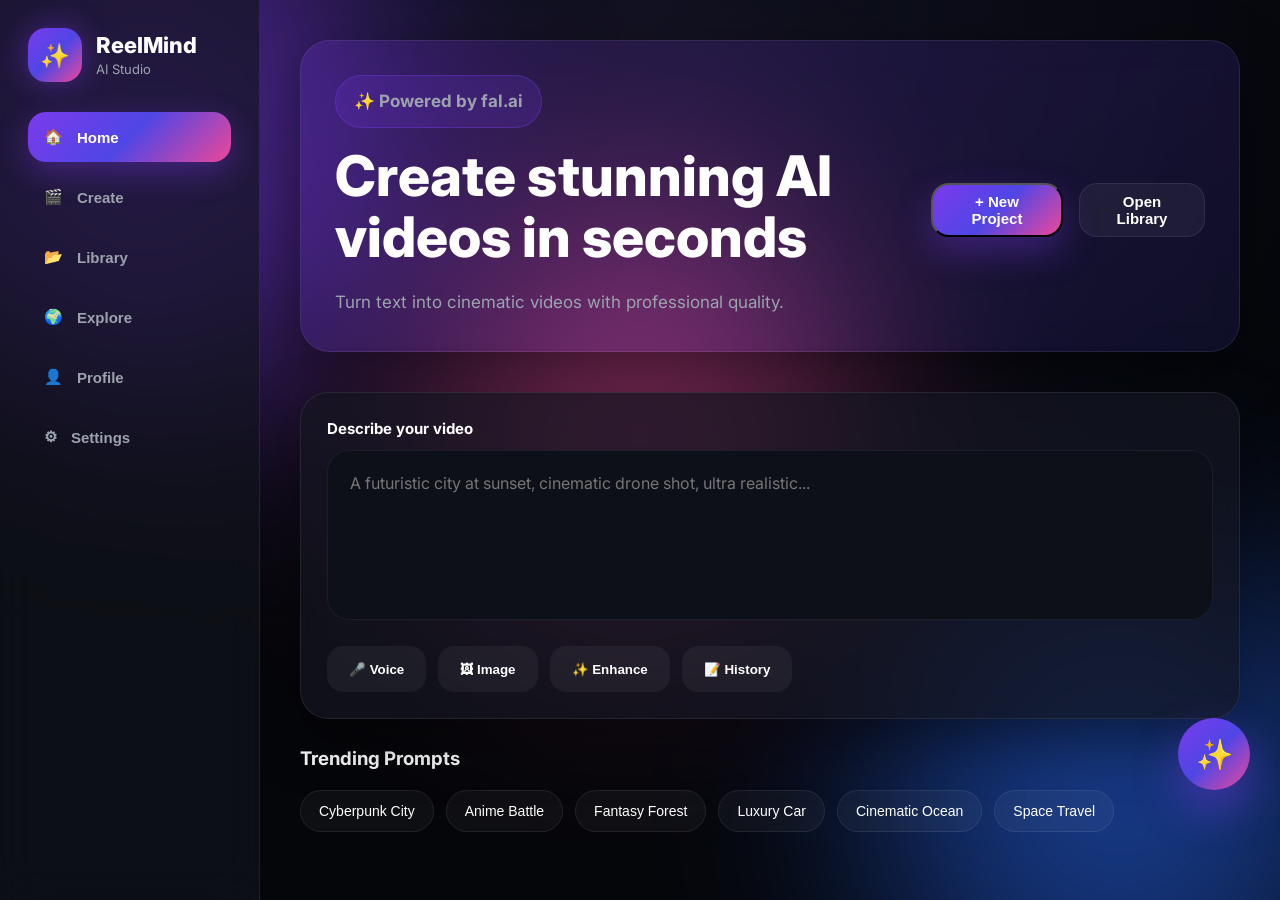
==== commit 8019236d: "Add files via upload" ====
--- a/index.html
+++ b/index.html
@@ -2,140 +2,1001 @@
 <html lang="en">
 <head>
 <meta charset="UTF-8">
-<meta name="viewport" content="width=device-width, initial-scale=1.0, viewport-fit=cover">
-<title>Reelmind — AI Video Generator</title>
+<meta name="viewport"
+      content="width=device-width,initial-scale=1.0,viewport-fit=cover">
+
+<title>ReelMind AI • Next Generation Video Creator</title>
+
+<meta name="description"
+      content="Generate cinematic AI videos with ReelMind AI. Powered by fal.ai.">
+
+<meta name="theme-color" content="#0b0b12">
+<meta name="apple-mobile-web-app-capable" content="yes">
+<meta name="apple-mobile-web-app-status-bar-style" content="black-translucent">
+<meta name="apple-mobile-web-app-title" content="ReelMind">
+
+<link rel="manifest" href="manifest.json">
+<link rel="icon" href="assets/favicon.png">
+
+<link rel="preconnect" href="https://fonts.googleapis.com">
+<link rel="preconnect" href="https://fonts.gstatic.com" crossorigin>
+
+<link href="https://fonts.googleapis.com/css2?family=Inter:wght@400;500;600;700;800&display=swap" rel="stylesheet">
+
 <link rel="stylesheet" href="style.css">
 </head>
+
 <body>
 
-<div class="phone">
-  <div class="notch"></div>
-  <div class="statusbar">
-    <span>9:41</span>
-    <span>●●● ▲ 100%</span>
-  </div>
-
-  <div class="screens">
-
-    <!-- EXPLORE (default landing feed, like Kling/Pika discover tab) -->
-    <div class="screen active" id="screen-explore">
-      <div class="feed-topbar">
-        <div class="feed-tabs">
-          <div class="feed-tab active" data-feed="foryou">For You</div>
-          <div class="feed-tab" data-feed="following">Following</div>
-        </div>
-        <div class="avatar-sm" id="openProfileFromFeed">RS</div>
-      </div>
-      <div id="feedStack"></div>
+<!-- ============================= -->
+<!-- Animated Aurora Background -->
+<!-- ============================= -->
+
+<div class="aurora">
+    <span class="blob blob1"></span>
+    <span class="blob blob2"></span>
+    <span class="blob blob3"></span>
+</div>
+
+<!-- ============================= -->
+<!-- Loading Screen -->
+<!-- ============================= -->
+
+<div id="loadingScreen">
+
+    <div class="loading-logo">
+
+        <div class="logo-ring"></div>
+
+        <h1>ReelMind</h1>
+
+        <p>Preparing AI Studio...</p>
+
     </div>
 
-    <!-- CREATE -->
-    <div class="screen" id="screen-create">
-      <div class="create-wrap">
-        <div class="create-head">
-          <div class="eyebrow">TEXT TO VIDEO</div>
-          <h1>What will you<br>create today?</h1>
-        </div>
-
-        <div class="prompt-card">
-          <label>Prompt</label>
-          <textarea id="promptInput" rows="3" placeholder="A lone cyclist crossing a foggy bridge at dawn...">A lone cyclist crossing a foggy bridge at dawn, slow tracking shot, warm rim light</textarea>
-          <div class="chip-row">
-            <div class="chip" id="pillRef">📎 Reference image</div>
-            <div class="chip active" id="pillEnhance">✨ Enhance prompt</div>
-          </div>
-        </div>
-
-        <div class="style-scroll" id="styleScroll"></div>
-
-        <div class="row">
-          <div class="mini-select" id="durationSelect" data-values="5s,8s,10s">
-            <div><span class="k">Duration</span><span class="valtext">8s</span></div><span class="arrow">▾</span>
-            <div class="mini-dropdown"></div>
-          </div>
-          <div class="mini-select" id="ratioSelect" data-values="9:16,16:9,1:1">
-            <div><span class="k">Ratio</span><span class="valtext">9:16</span></div><span class="arrow">▾</span>
-            <div class="mini-dropdown"></div>
-          </div>
-        </div>
-
-        <button class="generate-btn" id="goGenerate">✦ Generate Video</button>
-        <div class="credit-note" id="creditNote">Uses 1 credit · 24 remaining</div>
-      </div>
-    </div>
-
-    <!-- GENERATE / RESULT -->
-    <div class="screen" id="screen-generate">
-      <div class="gen-screen">
-        <div class="gen-frame" id="genFrame">
-          <canvas id="genCanvas" width="360" height="640"></canvas>
-          <div class="progress-ring" id="genRing">
-            <svg width="88" height="88" viewBox="0 0 88 88">
-              <defs>
-                <linearGradient id="gradStroke" x1="0%" y1="0%" x2="100%" y2="100%">
-                  <stop offset="0%" stop-color="#8b5cf6"/>
-                  <stop offset="100%" stop-color="#ec4899"/>
-                </linearGradient>
-              </defs>
-              <circle class="bg" cx="44" cy="44" r="38"></circle>
-              <circle class="fg" id="ringFg" cx="44" cy="44" r="38"></circle>
-            </svg>
-            <div class="progress-pct" id="genPct">0%</div>
-          </div>
-        </div>
-        <div class="gen-status" id="genStatus">Reading prompt…</div>
-        <div class="gen-caption" id="genCaption">"A lone cyclist crossing a foggy bridge at dawn, slow tracking shot, warm rim light"</div>
-
-        <div class="result-actions" id="resultActions">
-          <button class="rbtn-download" id="downloadBtn">⬇ Save</button>
-          <button class="rbtn-secondary" id="regenBtn">↻ Redo</button>
-        </div>
-      </div>
-    </div>
-
-    <!-- LIBRARY -->
-    <div class="screen" id="screen-library">
-      <div class="lib-wrap">
-        <div class="lib-head"><h2 style="font-size:24px;">My Creations</h2></div>
-        <div class="lib-grid" id="libraryGrid"></div>
-      </div>
-    </div>
-
-    <!-- PROFILE -->
-    <div class="screen" id="screen-profile">
-      <div class="prof-wrap">
-        <div class="profile-card">
-          <div class="profile-avatar">RS</div>
-          <div style="font-weight:700; font-size:16px;">Rahul S.</div>
-          <div style="font-size:12px; color:var(--muted); margin-top:2px;">@rahul.s</div>
-          <div class="plan-pill" id="planPill">PRO · 24 credits</div>
-          <div class="credit-bar"><div class="credit-bar-fill" id="creditFill"></div></div>
-        </div>
-        <div class="stat-row">
-          <div class="stat-box"><div class="n" id="renderCount">32</div><div class="l">Renders</div></div>
-          <div class="stat-box"><div class="n">1.2GB</div><div class="l">Storage</div></div>
-          <div class="stat-box"><div class="n">4</div><div class="l">Following</div></div>
-        </div>
-        <div class="lib-item">Account settings<span class="arrow">›</span></div>
-        <div class="lib-item">Billing & credits<span class="arrow">›</span></div>
-        <div class="lib-item">Export defaults<span class="arrow">›</span></div>
-        <div class="lib-item">Help & support<span class="arrow">›</span></div>
-      </div>
-    </div>
-
-  </div>
-
-  <div class="toast" id="toast"></div>
-
-  <div class="tabbar">
-    <div class="tab active" data-screen="screen-explore"><span class="ic">⌂</span><span class="lb">Explore</span></div>
-    <div class="tab" data-screen="screen-library"><span class="ic">▤</span><span class="lb">Library</span></div>
-    <div class="tab-fab" id="fabGenerate">✦</div>
-    <div class="tab" data-screen="screen-profile"><span class="ic">◉</span><span class="lb">Profile</span></div>
-    <div class="tab" data-screen="screen-create"><span class="ic">☰</span><span class="lb">More</span></div>
-  </div>
+</div>
+
+<!-- ============================= -->
+<!-- Main App -->
+<!-- ============================= -->
+
+<div id="app">
+
+<!-- Sidebar -->
+
+<aside class="sidebar">
+
+<div class="brand">
+
+<div class="brand-icon">
+
+✨
+
+</div>
+
+<div>
+
+<h2>ReelMind</h2>
+
+<span>AI Studio</span>
+
+</div>
+
+</div>
+
+<nav>
+
+<button class="nav-item active" data-screen="home">
+
+<span>🏠</span>
+
+Home
+
+</button>
+
+<button class="nav-item" data-screen="create">
+
+<span>🎬</span>
+
+Create
+
+</button>
+
+<button class="nav-item" data-screen="library">
+
+<span>📂</span>
+
+Library
+
+</button>
+
+<button class="nav-item" data-screen="explore">
+
+<span>🌍</span>
+
+Explore
+
+</button>
+
+<button class="nav-item" data-screen="profile">
+
+<span>👤</span>
+
+Profile
+
+</button>
+
+<button class="nav-item" data-screen="settings">
+
+<span>⚙</span>
+
+Settings
+
+</button>
+
+</nav>
+
+</aside>
+
+<!-- Main Content -->
+
+<main class="main">
+
+<!-- ========================= -->
+<!-- HOME SCREEN -->
+<!-- ========================= -->
+
+<section id="home" class="screen active">
+
+<header class="hero">
+
+<div>
+
+<p class="badge">
+
+✨ Powered by fal.ai
+
+</p>
+
+<h1>
+
+Create stunning AI videos in seconds
+
+</h1>
+
+<p>
+
+Turn text into cinematic videos with professional quality.
+
+</p>
+
+</div>
+
+<div class="hero-actions">
+
+<button id="newProject">
+
++ New Project
+
+</button>
+
+<button id="openLibrary">
+
+Open Library
+
+</button>
+
+</div>
+
+</header>
+
+<!-- Prompt Card -->
+
+<div class="prompt-card">
+
+<label>
+
+Describe your video
+
+</label>
+
+<textarea
+id="promptInput"
+rows="5"
+placeholder="A futuristic city at sunset, cinematic drone shot, ultra realistic..."></textarea>
+
+<div class="prompt-tools">
+
+<button id="voicePrompt">
+
+🎤 Voice
+
+</button>
+
+<button id="uploadImage">
+
+🖼 Image
+
+</button>
+
+<button id="enhancePrompt">
+
+✨ Enhance
+
+</button>
+
+<button id="historyPrompt">
+
+📝 History
+
+</button>
+
+</div>
+
+</div>
+
+<!-- Prompt Suggestions -->
+
+<section class="suggestions">
+
+<h3>
+
+Trending Prompts
+
+</h3>
+
+<div class="chips">
+
+<button class="suggest-chip">
+
+Cyberpunk City
+
+</button>
+
+<button class="suggest-chip">
+
+Anime Battle
+
+</button>
+
+<button class="suggest-chip">
+
+Fantasy Forest
+
+</button>
+
+<button class="suggest-chip">
+
+Luxury Car
+
+</button>
+
+<button class="suggest-chip">
+
+Cinematic Ocean
+
+</button>
+
+<button class="suggest-chip">
+
+Space Travel
+
+</button>
+
+</div>
+
+</section>
+
+</section>
+
+<!-- ================================= -->
+<!-- CREATE SCREEN -->
+<!-- ================================= -->
+
+<section id="create" class="screen">
+
+<div class="screen-header">
+
+<h2>Create Video</h2>
+
+</div>
+
+<!-- ================================= -->
+<!-- AI Model Selection -->
+<!-- ================================= -->
+
+<section class="panel">
+
+<div class="panel-head">
+
+<h3>AI Model</h3>
+
+<span>Choose your rendering engine</span>
+
+</div>
+
+<div class="model-grid">
+
+<div class="model-card active" data-model="kling">
+<div class="model-icon">🎬</div>
+<h4>Kling 2.1</h4>
+<p>Best cinematic quality</p>
+</div>
+
+<div class="model-card" data-model="veo">
+<div class="model-icon">🎥</div>
+<h4>Google Veo</h4>
+<p>Ultra realistic motion</p>
+</div>
+
+<div class="model-card" data-model="pixverse">
+<div class="model-icon">⚡</div>
+<h4>PixVerse</h4>
+<p>Fast generation</p>
+</div>
+
+<div class="model-card" data-model="hailuo">
+<div class="model-icon">🌌</div>
+<h4>Hailuo AI</h4>
+<p>Creative scenes</p>
+</div>
+
+<div class="model-card" data-model="wan">
+<div class="model-icon">✨</div>
+<h4>Wan 2.2</h4>
+<p>Smooth animation</p>
+</div>
+
+</div>
+
+</section>
+
+<!-- ================================= -->
+<!-- Video Style -->
+<!-- ================================= -->
+
+<section class="panel">
+
+<div class="panel-head">
+
+<h3>Video Style</h3>
+
+</div>
+
+<div class="style-grid">
+
+<div class="style-item active">
+<div class="style-preview cinematic"></div>
+<span>Cinematic</span>
+</div>
+
+<div class="style-item">
+<div class="style-preview anime"></div>
+<span>Anime</span>
+</div>
+
+<div class="style-item">
+<div class="style-preview realistic"></div>
+<span>Realistic</span>
+</div>
+
+<div class="style-item">
+<div class="style-preview cyber"></div>
+<span>Cyberpunk</span>
+</div>
+
+<div class="style-item">
+<div class="style-preview fantasy"></div>
+<span>Fantasy</span>
+</div>
+
+<div class="style-item">
+<div class="style-preview noir"></div>
+<span>Noir</span>
+</div>
+
+</div>
+
+</section>
+
+<!-- ================================= -->
+<!-- Generation Settings -->
+<!-- ================================= -->
+
+<section class="panel">
+
+<div class="panel-head">
+
+<h3>Generation Settings</h3>
+
+</div>
+
+<div class="settings-grid">
+
+<div class="setting">
+
+<label>Duration</label>
+
+<select id="duration">
+
+<option>5 Seconds</option>
+
+<option selected>8 Seconds</option>
+
+<option>10 Seconds</option>
+
+</select>
+
+</div>
+
+<div class="setting">
+
+<label>Aspect Ratio</label>
+
+<select id="ratio">
+
+<option selected>9:16</option>
+
+<option>16:9</option>
+
+<option>1:1</option>
+
+</select>
+
+</div>
+
+<div class="setting">
+
+<label>Quality</label>
+
+<select id="quality">
+
+<option>Standard</option>
+
+<option selected>High</option>
+
+<option>Ultra</option>
+
+</select>
+
+</div>
+
+<div class="setting">
+
+<label>FPS</label>
+
+<select id="fps">
+
+<option>24 FPS</option>
+
+<option selected>30 FPS</option>
+
+<option>60 FPS</option>
+
+</select>
+
+</div>
+
+</div>
+
+</section>
+
+<!-- ================================= -->
+<!-- Camera Motion -->
+<!-- ================================= -->
+
+<section class="panel">
+
+<div class="panel-head">
+
+<h3>Camera Motion</h3>
+
+</div>
+
+<div class="motion-grid">
+
+<button class="motion active">Static</button>
+
+<button class="motion">Pan Left</button>
+
+<button class="motion">Pan Right</button>
+
+<button class="motion">Zoom In</button>
+
+<button class="motion">Zoom Out</button>
+
+<button class="motion">Orbit</button>
+
+<button class="motion">Drone Shot</button>
+
+<button class="motion">Tracking</button>
+
+</div>
+
+</section>
+
+<!-- ================================= -->
+<!-- Negative Prompt -->
+<!-- ================================= -->
+
+<section class="panel">
+
+<label>
+
+Negative Prompt
+
+</label>
+
+<textarea id="negativePrompt"
+
+rows="3"
+
+placeholder="low quality, blurry, watermark, duplicate, bad anatomy..."></textarea>
+
+</section>
+
+<!-- ================================= -->
+<!-- Advanced Options -->
+<!-- ================================= -->
+
+<details class="advanced">
+
+<summary>
+
+⚙ Advanced Settings
+
+</summary>
+
+<div class="advanced-body">
+
+<label>
+
+Creativity
+
+</label>
+
+<input type="range"
+
+min="0"
+
+max="100"
+
+value="70">
+
+<label>
+
+Motion Strength
+
+</label>
+
+<input type="range"
+
+min="0"
+
+max="100"
+
+value="80">
+
+<label>
+
+Seed
+
+</label>
+
+<input
+
+type="number"
+
+placeholder="Random">
+
+<label>
+
+Output Name</label>
+
+<input
+
+type="text"
+
+placeholder="My Awesome Video">
+
+</div>
+
+</details>
+
+<!-- ================================= -->
+<!-- Generate Button -->
+<!-- ================================= -->
+
+<div class="generate-area">
+
+<button id="generateVideo" class="generate-btn">
+
+✨ Generate AI Video
+
+</button>
+
+<p>
+
+Average render time:
+<strong>30–90 Seconds</strong>
+
+</p>
+
+</div>
+
+</section>
+<!-- CREATE SCREEN END -->
+
+<!-- ================================= -->
+<!-- VIDEO PREVIEW SCREEN -->
+<!-- ================================= -->
+
+<section id="preview" class="screen">
+
+<div class="preview-container">
+
+<video
+id="previewVideo"
+controls
+playsinline
+autoplay
+loop>
+</video>
+
+<div class="preview-overlay">
+
+<h2>Your AI Video is Ready</h2>
+
+<p id="videoTitle">Untitled Video</p>
+
+<div class="preview-actions">
+
+<button id="downloadVideo">
+⬇ Download
+</button>
+
+<button id="shareVideo">
+📤 Share
+</button>
+
+<button id="regenerateVideo">
+🔄 Regenerate
+</button>
+
+</div>
+
+</div>
+
+</div>
+
+</section>
+
+<!-- ================================= -->
+<!-- RENDER PROGRESS -->
+<!-- ================================= -->
+
+<div id="renderModal" class="modal">
+
+<div class="modal-card">
+
+<div class="loader-ring"></div>
+
+<h2>Generating Video...</h2>
+
+<p id="renderStatus">
+
+Preparing AI...
+
+</p>
+
+<div class="progress-bar">
+
+<div id="progressFill"></div>
+
+</div>
+
+<span id="progressText">
+
+0%
+
+</span>
+
+</div>
+
+</div>
+
+<!-- ================================= -->
+<!-- LIBRARY -->
+<!-- ================================= -->
+
+<section id="library" class="screen">
+
+<div class="screen-header">
+
+<h2>
+
+My Library
+
+</h2>
+
+<input
+type="search"
+placeholder="Search videos...">
+
+</div>
+
+<div id="libraryGrid"
+
+class="library-grid">
+
+</div>
+
+</section>
+
+<!-- ================================= -->
+<!-- EXPLORE -->
+<!-- ================================= -->
+
+<section id="explore"
+
+class="screen">
+
+<div class="screen-header">
+
+<h2>
+
+Explore
+
+</h2>
+
+</div>
+
+<div id="feedContainer">
+
+</div>
+
+</section>
+
+<!-- ================================= -->
+<!-- PROFILE -->
+<!-- ================================= -->
+
+<section id="profile"
+
+class="screen">
+
+<div class="profile-card">
+
+<div class="profile-avatar">
+
+RS
+
+</div>
+
+<h2>
+
+Rahul Sharma
+
+</h2>
+
+<p>
+
+@rahul_ai
+
+</p>
+
+<div class="profile-stats">
+
+<div>
+
+<strong id="renderCount">
+
+0
+
+</strong>
+
+<span>
+
+Videos
+
+</span>
+
+</div>
+
+<div>
+
+<strong>
+
+124K
+
+</strong>
+
+<span>
+
+Views
+
+</span>
+
+</div>
+
+<div>
+
+<strong>
+
+Pro
+
+</strong>
+
+<span>
+
+Plan
+
+</span>
+
+</div>
+
+</div>
+
+</div>
+
+</section>
+
+<!-- ================================= -->
+<!-- SETTINGS -->
+<!-- ================================= -->
+
+<section id="settings"
+
+class="screen">
+
+<h2>
+
+Settings
+
+</h2>
+
+<div class="settings-list">
+
+<button>
+
+👤 Account
+
+</button>
+
+<button>
+
+💳 Billing
+
+</button>
+
+<button>
+
+🎨 Appearance
+
+</button>
+
+<button>
+
+🌐 Language
+
+</button>
+
+<button>
+
+📱 Notifications
+
+</button>
+
+<button>
+
+❓ Help
+
+</button>
+
+</div>
+
+</section>
+
+<!-- ================================= -->
+<!-- FLOATING BUTTON -->
+<!-- ================================= -->
+
+<button
+id="floatingGenerate"
+class="floating-btn">
+
+✨
+
+</button>
+
+<!-- ================================= -->
+<!-- TOAST -->
+<!-- ================================= -->
+
+<div
+id="toast"
+
+class="toast">
+
+</div>
+
+<!-- ================================= -->
+<!-- MOBILE NAVIGATION -->
+<!-- ================================= -->
+
+<nav class="bottom-nav">
+
+<button
+class="nav-btn active"
+data-screen="home">
+
+🏠
+
+<span>
+
+Home
+
+</span>
+
+</button>
+
+<button
+class="nav-btn"
+data-screen="explore">
+
+🌍
+
+<span>
+
+Explore
+
+</span>
+
+</button>
+
+<button
+class="nav-btn generate-center"
+id="mobileGenerate">
+
+✨
+
+</button>
+
+<button
+class="nav-btn"
+data-screen="library">
+
+📂
+
+<span>
+
+Library
+
+</span>
+
+</button>
+
+<button
+class="nav-btn"
+data-screen="profile">
+
+👤
+
+<span>
+
+Profile
+
+</span>
+
+</button>
+
+</nav>
+
+</main>
+
 </div>
 
 <script src="script.js"></script>
+
 </body>
 </html>
--- a/style.css
+++ b/style.css
@@ -1,166 +1,1694 @@
-@import url('https://fonts.googleapis.com/css2?family=Plus+Jakarta+Sans:wght@500;600;700;800&family=Inter:wght@400;500;600;700&display=swap');
+/* =====================================================
+   ReelMind AI
+   Premium UI (Part 1)
+   Inspired by Grok • Veo • Kling
+===================================================== */
+
+/* Google Fonts */
+@import url('https://fonts.googleapis.com/css2?family=Inter:wght@300;400;500;600;700;800&display=swap');
+
+/* ============================= */
+/* Variables */
+/* ============================= */
 
 :root{
-  --bg: #09090f;
-  --panel: #15151d;
-  --panel-2: #1c1c27;
-  --line: #262633;
-  --text: #f4f4f7;
-  --muted: #8b8b98;
-  --grad-a: #8b5cf6;
-  --grad-b: #ec4899;
-  --gradient: linear-gradient(135deg, var(--grad-a), var(--grad-b));
-  --success: #34d399;
-}
-*{ margin:0; padding:0; box-sizing:border-box; -webkit-tap-highlight-color:transparent; }
-html,body{ height:100%; }
+
+--bg:#05060A;
+--bg2:#0C0D14;
+
+--card:rgba(20,22,32,.72);
+
+--card2:#151827;
+
+--border:rgba(255,255,255,.08);
+
+--text:#FFFFFF;
+
+--muted:#9CA3AF;
+
+--primary:#7C3AED;
+
+--secondary:#4F46E5;
+
+--pink:#EC4899;
+
+--green:#22C55E;
+
+--danger:#EF4444;
+
+--gradient:linear-gradient(
+135deg,
+#7C3AED,
+#4F46E5,
+#EC4899);
+
+--shadow:
+0 20px 60px rgba(0,0,0,.45);
+
+--radius:22px;
+
+--blur:18px;
+
+}
+
+/* ============================= */
+
+*{
+
+margin:0;
+
+padding:0;
+
+box-sizing:border-box;
+
+-webkit-tap-highlight-color:transparent;
+
+}
+
+html{
+
+scroll-behavior:smooth;
+
+}
+
 body{
-  background:#000;
-  font-family:'Inter', sans-serif;
-  color: var(--text);
-  display:flex; align-items:center; justify-content:center;
-  min-height:100vh;
-  padding: 30px 12px;
-}
-h1,h2,h3{ font-family:'Plus Jakarta Sans', sans-serif; font-weight:800; letter-spacing:-.02em; line-height:1.05; }
-button{ font-family:inherit; border:none; cursor:pointer; background:none; color:inherit; }
-
-/* PHONE FRAME */
-.phone{
-  width: 390px; height: 844px;
-  background: var(--bg);
-  border-radius: 46px; border: 10px solid #000;
-  box-shadow: 0 40px 90px rgba(0,0,0,.7), 0 0 0 1px #1a1a1a;
-  position: relative; overflow: hidden;
-  display:flex; flex-direction:column;
-}
-.notch{ position:absolute; top:10px; left:50%; transform:translateX(-50%); width:120px; height:26px; background:#000; border-radius:14px; z-index:100; }
-.statusbar{ display:flex; justify-content:space-between; align-items:center; padding: 16px 24px 4px; font-size:12px; font-weight:600; flex-shrink:0; position:relative; z-index:20; }
-
-.screens{ flex:1; position:relative; overflow:hidden; min-height:0; }
-.screen{ position:absolute; inset:0; overflow-y:auto; -webkit-overflow-scrolling:touch; display:none; scrollbar-width:none; }
-.screen.active{ display:block; }
-.screen::-webkit-scrollbar{ display:none; }
-
-/* ---------- EXPLORE FEED (snap vertical, like Kling discover) ---------- */
-#screen-explore{ scroll-snap-type:y mandatory; }
-.feed-topbar{
-  position:absolute; top:0; left:0; right:0; z-index:30; display:flex; justify-content:space-between; align-items:center;
-  padding:16px 18px; background:linear-gradient(180deg, rgba(0,0,0,.55), transparent);
-}
-.feed-tabs{ display:flex; gap:18px; }
-.feed-tab{ font-family:'Plus Jakarta Sans'; font-weight:700; font-size:15px; color:rgba(255,255,255,.45); }
-.feed-tab.active{ color:#fff; }
-.avatar-sm{ width:30px; height:30px; border-radius:50%; background:var(--gradient); display:flex; align-items:center; justify-content:center; font-size:11px; font-weight:700; }
+
+font-family:'Inter',sans-serif;
+
+background:var(--bg);
+
+color:var(--text);
+
+overflow:hidden;
+
+}
+
+/* ============================= */
+/* Aurora Background */
+/* ============================= */
+
+.aurora{
+
+position:fixed;
+
+inset:0;
+
+overflow:hidden;
+
+z-index:-2;
+
+background:
+radial-gradient(circle at top,
+#101221,
+#05060A 70%);
+
+}
+
+.blob{
+
+position:absolute;
+
+border-radius:50%;
+
+filter:blur(110px);
+
+animation:floatBlob 18s infinite linear;
+
+opacity:.55;
+
+}
+
+.blob1{
+
+width:520px;
+
+height:520px;
+
+background:#7C3AED;
+
+top:-120px;
+
+left:-120px;
+
+}
+
+.blob2{
+
+width:480px;
+
+height:480px;
+
+background:#2563EB;
+
+bottom:-140px;
+
+right:-80px;
+
+animation-duration:23s;
+
+}
+
+.blob3{
+
+width:420px;
+
+height:420px;
+
+background:#EC4899;
+
+top:45%;
+
+left:50%;
+
+transform:translate(-50%,-50%);
+
+animation-duration:30s;
+
+}
+
+@keyframes floatBlob{
+
+0%{
+
+transform:
+translate(0,0)
+scale(1);
+
+}
+
+25%{
+
+transform:
+translate(60px,-50px)
+scale(1.15);
+
+}
+
+50%{
+
+transform:
+translate(-40px,40px)
+scale(.95);
+
+}
+
+75%{
+
+transform:
+translate(70px,70px)
+scale(1.08);
+
+}
+
+100%{
+
+transform:
+translate(0,0)
+scale(1);
+
+}
+
+}
+
+/* ============================= */
+/* Loading Screen */
+/* ============================= */
+
+#loadingScreen{
+
+position:fixed;
+
+inset:0;
+
+background:#05060A;
+
+display:flex;
+
+justify-content:center;
+
+align-items:center;
+
+z-index:9999;
+
+transition:.5s;
+
+}
+
+.loading-logo{
+
+text-align:center;
+
+}
+
+.loading-logo h1{
+
+font-size:42px;
+
+font-weight:800;
+
+letter-spacing:-1px;
+
+margin-top:20px;
+
+background:var(--gradient);
+
+-webkit-background-clip:text;
+
+-webkit-text-fill-color:transparent;
+
+}
+
+.loading-logo p{
+
+margin-top:12px;
+
+font-size:15px;
+
+color:var(--muted);
+
+}
+
+.logo-ring{
+
+width:90px;
+
+height:90px;
+
+margin:auto;
+
+border-radius:50%;
+
+border:4px solid rgba(255,255,255,.08);
+
+border-top:4px solid #7C3AED;
+
+animation:spin 1s linear infinite;
+
+}
+
+@keyframes spin{
+
+100%{
+
+transform:rotate(360deg);
+
+}
+
+}
+
+/* ============================= */
+/* Main App */
+/* ============================= */
+
+#app{
+
+display:flex;
+
+height:100vh;
+
+width:100vw;
+
+}
+
+/* ============================= */
+/* Sidebar */
+/* ============================= */
+
+.sidebar{
+
+width:260px;
+
+background:rgba(18,20,28,.65);
+
+backdrop-filter:blur(22px);
+
+border-right:1px solid var(--border);
+
+padding:28px;
+
+display:flex;
+
+flex-direction:column;
+
+gap:30px;
+
+}
+
+.brand{
+
+display:flex;
+
+align-items:center;
+
+gap:14px;
+
+}
+
+.brand-icon{
+
+width:54px;
+
+height:54px;
+
+border-radius:18px;
+
+display:flex;
+
+justify-content:center;
+
+align-items:center;
+
+background:var(--gradient);
+
+font-size:24px;
+
+box-shadow:
+0 0 30px
+rgba(124,58,237,.45);
+
+}
+
+.brand h2{
+
+font-size:22px;
+
+font-weight:800;
+
+}
+
+.brand span{
+
+font-size:13px;
+
+color:var(--muted);
+
+}
+
+.sidebar nav{
+
+display:flex;
+
+flex-direction:column;
+
+gap:10px;
+
+}
+
+.nav-item{
+
+display:flex;
+
+align-items:center;
+
+gap:14px;
+
+padding:16px;
+
+border:none;
+
+border-radius:18px;
+
+background:transparent;
+
+color:var(--muted);
+
+font-size:15px;
+
+font-weight:600;
+
+cursor:pointer;
+
+transition:.25s;
+
+}
+
+.nav-item:hover{
+
+background:rgba(255,255,255,.05);
+
+color:white;
+
+}
+
+.nav-item.active{
+
+background:var(--gradient);
+
+color:white;
+
+box-shadow:
+0 10px 30px
+rgba(124,58,237,.35);
+
+}
+
+/* ============================= */
+/* Main Content */
+/* ============================= */
+
+.main{
+
+flex:1;
+
+overflow:auto;
+
+padding:40px;
+
+}
+
+/* =====================================================
+   ReelMind AI
+   style.css — Part 2
+   Hero • Cards • Forms • Buttons
+=====================================================*/
+
+/* ========================= */
+/* Screen */
+/* ========================= */
+
+.screen{
+display:none;
+animation:fadeUp .45s ease;
+}
+
+.screen.active{
+display:block;
+}
+
+@keyframes fadeUp{
+
+from{
+opacity:0;
+transform:translateY(25px);
+}
+
+to{
+opacity:1;
+transform:translateY(0);
+}
+
+}
+
+/* ========================= */
+/* Hero */
+/* ========================= */
+
+.hero{
+
+display:flex;
+
+justify-content:space-between;
+
+align-items:center;
+
+gap:50px;
+
+margin-bottom:40px;
+
+padding:34px;
+
+border-radius:30px;
+
+background:
+linear-gradient(
+145deg,
+rgba(124,58,237,.20),
+rgba(79,70,229,.12));
+
+border:1px solid var(--border);
+
+backdrop-filter:blur(18px);
+
+box-shadow:var(--shadow);
+
+}
+
+.hero h1{
+
+font-size:56px;
+
+font-weight:800;
+
+line-height:1.1;
+
+max-width:650px;
+
+margin-top:18px;
+
+margin-bottom:18px;
+
+}
+
+.hero p{
+
+font-size:17px;
+
+color:var(--muted);
+
+max-width:520px;
+
+line-height:1.8;
+
+}
+
+.badge{
+
+display:inline-flex;
+
+align-items:center;
+
+gap:8px;
+
+padding:10px 18px;
+
+border-radius:999px;
+
+background:
+rgba(124,58,237,.18);
+
+border:1px solid rgba(124,58,237,.35);
+
+font-size:13px;
+
+font-weight:700;
+
+}
+
+.hero-actions{
+
+display:flex;
+
+gap:16px;
+
+margin-top:28px;
+
+}
+
+.hero-actions button{
+
+height:54px;
+
+padding:0 28px;
+
+border-radius:18px;
+
+font-size:15px;
+
+font-weight:700;
+
+cursor:pointer;
+
+transition:.3s;
+
+}
+
+.hero-actions button:first-child{
+
+background:var(--gradient);
+
+color:#fff;
+
+box-shadow:
+0 15px 35px rgba(124,58,237,.35);
+
+}
+
+.hero-actions button:last-child{
+
+background:rgba(255,255,255,.05);
+
+border:1px solid var(--border);
+
+color:#fff;
+
+}
+
+.hero-actions button:hover{
+
+transform:translateY(-3px);
+
+}
+
+/* ========================= */
+/* Glass Panel */
+/* ========================= */
+
+.panel,
+
+.prompt-card{
+
+background:var(--card);
+
+border:1px solid var(--border);
+
+border-radius:28px;
+
+padding:26px;
+
+margin-bottom:28px;
+
+backdrop-filter:blur(var(--blur));
+
+box-shadow:var(--shadow);
+
+}
+
+.panel-head{
+
+display:flex;
+
+justify-content:space-between;
+
+align-items:center;
+
+margin-bottom:22px;
+
+}
+
+.panel-head h3{
+
+font-size:24px;
+
+font-weight:700;
+
+}
+
+.panel-head span{
+
+font-size:14px;
+
+color:var(--muted);
+
+}
+
+/* ========================= */
+/* Prompt */
+/* ========================= */
+
+.prompt-card label{
+
+display:block;
+
+margin-bottom:12px;
+
+font-size:15px;
+
+font-weight:700;
+
+}
+
+.prompt-card textarea{
+
+width:100%;
+
+min-height:170px;
+
+resize:none;
+
+background:#0D1018;
+
+border:1px solid rgba(255,255,255,.06);
+
+border-radius:22px;
+
+padding:22px;
+
+font-size:16px;
+
+font-family:inherit;
+
+color:#fff;
+
+outline:none;
+
+transition:.25s;
+
+}
+
+.prompt-card textarea:focus{
+
+border-color:#7C3AED;
+
+box-shadow:
+0 0 0 4px rgba(124,58,237,.18);
+
+}
+
+/* ========================= */
+/* Prompt Tools */
+/* ========================= */
+
+.prompt-tools{
+
+display:flex;
+
+flex-wrap:wrap;
+
+gap:12px;
+
+margin-top:22px;
+
+}
+
+.prompt-tools button{
+
+height:46px;
+
+padding:0 22px;
+
+border:none;
+
+border-radius:16px;
+
+cursor:pointer;
+
+background:rgba(255,255,255,.05);
+
+color:#fff;
+
+font-weight:600;
+
+transition:.25s;
+
+}
+
+.prompt-tools button:hover{
+
+background:#7C3AED;
+
+transform:translateY(-2px);
+
+}
+
+/* ========================= */
+/* Suggestion Chips */
+/* ========================= */
+
+.chips{
+
+display:flex;
+
+flex-wrap:wrap;
+
+gap:12px;
+
+margin-top:20px;
+
+}
+
+.suggest-chip{
+
+padding:12px 18px;
+
+border-radius:999px;
+
+border:1px solid var(--border);
+
+background:rgba(255,255,255,.04);
+
+color:#fff;
+
+cursor:pointer;
+
+transition:.25s;
+
+font-size:14px;
+
+}
+
+.suggest-chip:hover{
+
+background:var(--gradient);
+
+border-color:transparent;
+
+transform:translateY(-3px);
+
+}
+
+/* ========================= */
+/* AI Models */
+/* ========================= */
+
+.model-grid{
+
+display:grid;
+
+grid-template-columns:
+
+repeat(auto-fit,minmax(180px,1fr));
+
+gap:18px;
+
+}
+
+.model-card{
+
+padding:24px;
+
+border-radius:22px;
+
+background:#11141D;
+
+border:1px solid var(--border);
+
+cursor:pointer;
+
+transition:.3s;
+
+}
+
+.model-card:hover{
+
+transform:translateY(-6px);
+
+border-color:#7C3AED;
+
+}
+
+.model-card.active{
+
+background:
+linear-gradient(
+135deg,
+rgba(124,58,237,.28),
+rgba(79,70,229,.22));
+
+border-color:#7C3AED;
+
+box-shadow:
+0 20px 40px rgba(124,58,237,.30);
+
+}
+
+.model-icon{
+
+font-size:42px;
+
+margin-bottom:18px;
+
+}
+
+.model-card h4{
+
+font-size:18px;
+
+margin-bottom:10px;
+
+}
+
+.model-card p{
+
+font-size:13px;
+
+color:var(--muted);
+
+line-height:1.6;
+
+}
+
+/* ========================= */
+/* Style Cards */
+/* ========================= */
+
+.style-grid{
+
+display:grid;
+
+grid-template-columns:
+
+repeat(auto-fit,minmax(140px,1fr));
+
+gap:18px;
+
+}
+
+.style-item{
+
+background:#11141D;
+
+border-radius:22px;
+
+padding:14px;
+
+border:1px solid var(--border);
+
+cursor:pointer;
+
+transition:.3s;
+
+}
+
+.style-item:hover{
+
+transform:translateY(-5px);
+
+}
+
+.style-item.active{
+
+border-color:#EC4899;
+
+box-shadow:
+0 15px 35px rgba(236,72,153,.30);
+
+}
+
+.style-preview{
+
+height:130px;
+
+border-radius:18px;
+
+margin-bottom:14px;
+
+background-size:cover;
+
+background-position:center;
+
+}
+
+.style-preview.cinematic{
+
+background:
+linear-gradient(135deg,#f59e0b,#7C3AED);
+
+}
+
+.style-preview.anime{
+
+background:
+linear-gradient(135deg,#3b82f6,#ec4899);
+
+}
+
+.style-preview.realistic{
+
+background:
+linear-gradient(135deg,#10b981,#2563eb);
+
+}
+
+.style-preview.cyber{
+
+background:
+linear-gradient(135deg,#7C3AED,#EC4899);
+
+}
+
+.style-preview.fantasy{
+
+background:
+linear-gradient(135deg,#22c55e,#0ea5e9);
+
+}
+
+.style-preview.noir{
+
+background:
+linear-gradient(135deg,#111,#555);
+
+}
+
+.style-item span{
+
+display:block;
+
+text-align:center;
+
+font-weight:700;
+
+}
+
+/* ========================= */
+/* Buttons */
+/* ========================= */
+
+.generate-btn{
+
+width:100%;
+
+height:64px;
+
+border:none;
+
+border-radius:22px;
+
+background:var(--gradient);
+
+color:#fff;
+
+font-size:18px;
+
+font-weight:800;
+
+cursor:pointer;
+
+transition:.3s;
+
+box-shadow:
+0 18px 40px rgba(124,58,237,.35);
+
+}
+
+.generate-btn:hover{
+
+transform:translateY(-4px);
+
+box-shadow:
+0 25px 55px rgba(124,58,237,.45);
+
+}
+
+.generate-btn:active{
+
+transform:scale(.98);
+
+}
+
+/* =====================================================
+   ReelMind AI
+   style.css — Part 3
+   Settings • Preview • Library • Profile • Navigation
+=====================================================*/
+
+/* ========================= */
+/* Settings Grid */
+/* ========================= */
+
+.settings-grid{
+display:grid;
+grid-template-columns:repeat(auto-fit,minmax(220px,1fr));
+gap:20px;
+margin-top:20px;
+}
+
+.setting{
+display:flex;
+flex-direction:column;
+gap:10px;
+}
+
+.setting label{
+font-size:14px;
+font-weight:600;
+color:var(--muted);
+}
+
+.setting select,
+.setting input,
+.setting textarea{
+
+width:100%;
+padding:14px 18px;
+background:#0d1018;
+border:1px solid var(--border);
+border-radius:16px;
+color:#fff;
+font-size:15px;
+outline:none;
+transition:.25s;
+
+}
+
+.setting select:focus,
+.setting input:focus,
+.setting textarea:focus{
+
+border-color:#7C3AED;
+box-shadow:0 0 0 3px rgba(124,58,237,.18);
+
+}
+
+/* ========================= */
+/* Motion Buttons */
+/* ========================= */
+
+.motion-grid{
+
+display:grid;
+grid-template-columns:repeat(auto-fit,minmax(140px,1fr));
+gap:15px;
+
+}
+
+.motion{
+
+padding:14px;
+border-radius:18px;
+background:#12151f;
+border:1px solid var(--border);
+color:#fff;
+font-weight:600;
+cursor:pointer;
+transition:.3s;
+
+}
+
+.motion:hover{
+
+background:#7C3AED;
+transform:translateY(-3px);
+
+}
+
+.motion.active{
+
+background:var(--gradient);
+border:none;
+
+}
+
+/* ========================= */
+/* Advanced */
+/* ========================= */
+
+.advanced{
+
+background:rgba(255,255,255,.04);
+border-radius:22px;
+border:1px solid var(--border);
+padding:20px;
+margin-top:25px;
+
+}
+
+.advanced summary{
+
+cursor:pointer;
+font-size:16px;
+font-weight:700;
+margin-bottom:20px;
+
+}
+
+.advanced-body{
+
+display:flex;
+flex-direction:column;
+gap:18px;
+
+}
+
+input[type=range]{
+
+accent-color:#7C3AED;
+
+}
+
+/* ========================= */
+/* Preview */
+/* ========================= */
+
+.preview-container{
+
+position:relative;
+width:100%;
+height:100vh;
+display:flex;
+justify-content:center;
+align-items:center;
+background:#000;
+
+}
+
+.preview-container video{
+
+width:100%;
+height:100%;
+object-fit:cover;
+
+}
+
+.preview-overlay{
+
+position:absolute;
+left:0;
+right:0;
+bottom:0;
+padding:35px;
+background:linear-gradient(transparent,rgba(0,0,0,.82));
+
+}
+
+.preview-overlay h2{
+
+font-size:34px;
+margin-bottom:8px;
+
+}
+
+.preview-overlay p{
+
+color:var(--muted);
+margin-bottom:24px;
+
+}
+
+.preview-actions{
+
+display:flex;
+gap:16px;
+flex-wrap:wrap;
+
+}
+
+.preview-actions button{
+
+padding:16px 24px;
+border:none;
+border-radius:18px;
+cursor:pointer;
+font-weight:700;
+transition:.25s;
+
+}
+
+.preview-actions button:first-child{
+
+background:var(--gradient);
+color:white;
+
+}
+
+.preview-actions button:nth-child(2){
+
+background:#2563eb;
+color:white;
+
+}
+
+.preview-actions button:last-child{
+
+background:#222633;
+color:white;
+
+}
+
+/* ========================= */
+/* Progress */
+/* ========================= */
+
+.modal{
+
+position:fixed;
+inset:0;
+display:none;
+justify-content:center;
+align-items:center;
+background:rgba(0,0,0,.75);
+backdrop-filter:blur(12px);
+z-index:999;
+
+}
+
+.modal.show{
+
+display:flex;
+
+}
+
+.modal-card{
+
+width:420px;
+max-width:92%;
+padding:40px;
+background:#11141d;
+border-radius:30px;
+text-align:center;
+border:1px solid var(--border);
+
+}
+
+.loader-ring{
+
+width:80px;
+height:80px;
+margin:auto;
+border-radius:50%;
+border:5px solid rgba(255,255,255,.08);
+border-top:5px solid #7C3AED;
+animation:spin 1s linear infinite;
+
+}
+
+.progress-bar{
+
+width:100%;
+height:10px;
+background:#222633;
+border-radius:20px;
+overflow:hidden;
+margin-top:30px;
+
+}
+
+#progressFill{
+
+height:100%;
+width:0;
+background:var(--gradient);
+transition:.4s;
+
+}
+
+/* ========================= */
+/* Library */
+/* ========================= */
+
+.library-grid{
+
+display:grid;
+grid-template-columns:repeat(auto-fill,minmax(260px,1fr));
+gap:22px;
+margin-top:25px;
+
+}
+
+.library-card{
+
+overflow:hidden;
+border-radius:24px;
+background:#12151f;
+border:1px solid var(--border);
+transition:.3s;
+
+}
+
+.library-card:hover{
+
+transform:translateY(-6px);
+
+}
+
+.library-card video,
+.library-card img{
+
+width:100%;
+height:220px;
+object-fit:cover;
+
+}
+
+.library-card h3{
+
+padding:18px;
+
+}
+
+/* ========================= */
+/* Explore */
+/* ========================= */
+
 .feed-card{
-  scroll-snap-align:start; position:relative; width:100%; height:100%;
-  display:flex; align-items:flex-end; overflow:hidden;
-}
-.feed-card canvas{ position:absolute; inset:0; width:100%; height:100%; }
-.feed-card .shade{ position:absolute; inset:0; background:linear-gradient(180deg, rgba(0,0,0,.1) 30%, rgba(0,0,0,.75) 100%); }
-.feed-meta{ position:relative; z-index:2; padding:0 76px 110px 18px; }
-.feed-meta .author{ display:flex; align-items:center; gap:8px; margin-bottom:8px; font-weight:700; font-size:13.5px; }
-.feed-meta .author .av{ width:26px; height:26px; border-radius:50%; background:var(--gradient); }
-.feed-meta .cap{ font-size:13.5px; color:rgba(255,255,255,.88); line-height:1.4; }
-.feed-meta .tag{ display:inline-block; margin-top:8px; font-size:11.5px; font-weight:600; color:#fff; background:rgba(255,255,255,.14); padding:4px 10px; border-radius:20px; backdrop-filter:blur(6px); }
-.feed-side{ position:absolute; right:12px; bottom:130px; z-index:2; display:flex; flex-direction:column; align-items:center; gap:22px; }
-.feed-side .sbtn{ display:flex; flex-direction:column; align-items:center; gap:4px; }
-.feed-side .sbtn .ic{ width:44px; height:44px; border-radius:50%; background:rgba(255,255,255,.12); backdrop-filter:blur(8px); display:flex; align-items:center; justify-content:center; font-size:19px; }
-.feed-side .sbtn .n{ font-size:10.5px; font-weight:600; color:rgba(255,255,255,.85); }
-
-/* ---------- CREATE SCREEN ---------- */
-.create-wrap{ padding: 66px 20px 130px; }
-.create-head{ margin-bottom:18px; }
-.create-head .eyebrow{ font-size:12px; font-weight:700; background:var(--gradient); -webkit-background-clip:text; background-clip:text; color:transparent; margin-bottom:6px; }
-.create-head h1{ font-size:30px; }
-
-.prompt-card{ background: var(--panel); border:1px solid var(--line); border-radius:22px; padding:16px; margin-bottom:14px; }
-.prompt-card label{ font-size:11px; font-weight:700; color:var(--muted); text-transform:uppercase; letter-spacing:.06em; display:block; margin-bottom:8px; }
-.prompt-card textarea{ width:100%; background:transparent; border:none; color:var(--text); font-family:'Inter'; font-size:15px; line-height:1.5; resize:none; outline:none; }
-.chip-row{ display:flex; gap:8px; margin-top:12px; flex-wrap:wrap; }
-.chip{ font-size:12px; font-weight:600; color:var(--muted); border:1px solid var(--line); border-radius:20px; padding:7px 13px; display:flex; align-items:center; gap:5px; transition:.15s; }
-.chip.active{ color:#fff; background:var(--gradient); border-color:transparent; }
-
-.style-scroll{ display:flex; gap:10px; overflow-x:auto; padding-bottom:4px; margin-bottom:16px; scrollbar-width:none; }
-.style-scroll::-webkit-scrollbar{ display:none; }
-.style-card{ flex-shrink:0; width:80px; height:104px; border-radius:16px; border:2px solid transparent; position:relative; overflow:hidden; display:flex; align-items:flex-end; padding:8px; }
-.style-card canvas{ position:absolute; inset:0; width:100%; height:100%; }
-.style-card span{ position:relative; z-index:2; font-size:11px; font-weight:700; }
-.style-card.active{ border-color:var(--grad-b); }
-
-.row{ display:flex; gap:10px; margin-bottom:16px; }
-.mini-select{ flex:1; background:var(--panel); border:1px solid var(--line); border-radius:14px; padding:12px 14px; font-size:13px; font-weight:600; display:flex; justify-content:space-between; align-items:center; position:relative; }
-.mini-select .k{ color:var(--muted); font-size:10.5px; font-weight:600; display:block; margin-bottom:3px; text-transform:uppercase; letter-spacing:.05em; }
-.mini-select .arrow{ color:var(--muted); transition:.15s; }
-.mini-select.open .arrow{ transform:rotate(180deg); }
-.mini-dropdown{ position:absolute; top:calc(100% + 6px); left:0; right:0; background:var(--panel-2); border:1px solid var(--line); border-radius:14px; overflow:hidden; z-index:30; display:none; box-shadow:0 12px 30px rgba(0,0,0,.5); }
-.mini-dropdown.show{ display:block; }
-.mini-dropdown div{ padding:11px 14px; font-size:13px; font-weight:600; }
-.mini-dropdown div.sel{ color:var(--grad-b); }
-
-.generate-btn{ width:100%; background: var(--gradient); color:#fff; border-radius:18px; padding:18px; font-weight:700; font-size:15px; display:flex; align-items:center; justify-content:center; gap:8px; box-shadow:0 12px 30px rgba(139,92,246,.35); }
-.generate-btn:active{ transform: scale(.98); }
-.generate-btn:disabled{ opacity:.5; }
-.credit-note{ text-align:center; font-size:11.5px; color:var(--muted); margin-top:10px; }
-
-/* ---------- GENERATE / PROGRESS ---------- */
-.gen-screen{ display:flex; flex-direction:column; align-items:center; justify-content:center; min-height:100%; text-align:center; padding:66px 24px 40px; }
-.gen-frame{ width:100%; aspect-ratio:9/16; max-height:400px; background:#000; border-radius:24px; border:1px solid var(--line); position:relative; overflow:hidden; display:flex; align-items:center; justify-content:center; margin-bottom:24px; }
-.gen-frame canvas{ position:absolute; inset:0; width:100%; height:100%; display:none; }
-.progress-ring{ width:88px; height:88px; border-radius:50%; position:relative; z-index:2; display:flex; align-items:center; justify-content:center; }
-.progress-ring svg{ position:absolute; inset:0; transform:rotate(-90deg); }
-.progress-ring circle{ fill:none; stroke-width:5; }
-.progress-ring .bg{ stroke:rgba(255,255,255,.1); }
-.progress-ring .fg{ stroke:url(#gradStroke); stroke-linecap:round; transition:stroke-dashoffset .2s linear; }
-.progress-pct{ font-family:'Plus Jakarta Sans'; font-weight:800; font-size:20px; z-index:2; }
-.gen-status{ font-size:13px; font-weight:600; color:var(--muted); margin:18px 0 8px; z-index:2; }
-.gen-caption{ font-size:12px; color:var(--muted); max-width:290px; margin-bottom:16px; line-height:1.5; }
-.result-actions{ display:flex; gap:10px; width:100%; display:none; }
-.result-actions.show{ display:flex; }
-.rbtn-download{ flex:1; background:var(--gradient); color:#fff; border-radius:16px; padding:16px; font-weight:700; font-size:13px; display:flex; align-items:center; justify-content:center; gap:6px; }
-.rbtn-secondary{ flex:1; background:var(--panel); border:1px solid var(--line); border-radius:16px; padding:16px; font-weight:700; font-size:13px; }
-.rbtn-download:active, .rbtn-secondary:active{ transform:scale(.97); }
-
-.toast{ position:absolute; bottom:100px; left:50%; transform:translateX(-50%) translateY(20px); background:#fff; color:#0a0a0f; font-weight:700; font-size:12.5px; padding:11px 20px; border-radius:30px; opacity:0; transition:.25s; z-index:40; white-space:nowrap; }
-.toast.show{ opacity:1; transform:translateX(-50%) translateY(0); }
-
-/* ---------- LIBRARY (masonry-ish grid like Kling "My Creations") ---------- */
-.lib-wrap{ padding:66px 16px 120px; }
-.lib-head{ display:flex; justify-content:space-between; align-items:center; margin-bottom:16px; padding:0 4px; }
-.lib-grid{ display:grid; grid-template-columns:1fr 1fr; gap:10px; }
-.lib-card{ position:relative; border-radius:16px; overflow:hidden; aspect-ratio:3/4; }
-.lib-card canvas{ position:absolute; inset:0; width:100%; height:100%; }
-.lib-card .badge{ position:absolute; top:8px; right:8px; background:rgba(0,0,0,.55); backdrop-filter:blur(4px); font-size:10px; font-weight:700; padding:3px 8px; border-radius:20px; z-index:2; }
-.lib-card .info{ position:absolute; left:0; right:0; bottom:0; padding:10px; z-index:2; background:linear-gradient(180deg, transparent, rgba(0,0,0,.75)); }
-.lib-card .info .t{ font-size:12px; font-weight:700; white-space:nowrap; overflow:hidden; text-overflow:ellipsis; }
-.lib-card .info .m{ font-size:10px; color:rgba(255,255,255,.7); }
-.empty-hint{ font-size:12.5px; color:var(--muted); text-align:center; padding:60px 20px; line-height:1.7; grid-column:1/-1; }
-
-/* ---------- PROFILE ---------- */
-.prof-wrap{ padding:66px 20px 120px; }
-.profile-card{ text-align:center; padding:28px 20px; background:var(--panel); border:1px solid var(--line); border-radius:22px; margin-bottom:16px; }
-.profile-avatar{ width:64px; height:64px; border-radius:50%; background:var(--gradient); margin:0 auto 12px; display:flex; align-items:center; justify-content:center; font-weight:800; font-size:20px; }
-.plan-pill{ display:inline-block; margin-top:10px; font-size:11.5px; font-weight:700; background:var(--gradient); padding:6px 14px; border-radius:20px; }
-.credit-bar{ height:6px; background:var(--panel-2); border-radius:6px; overflow:hidden; margin-top:14px; }
-.credit-bar-fill{ height:100%; background:var(--gradient); width:48%; }
-.lib-item{ display:flex; justify-content:space-between; align-items:center; padding:16px 4px; border-bottom:1px solid var(--line); font-weight:600; font-size:14px; }
-.lib-item .arrow{ color:var(--muted); }
-.stat-row{ display:flex; gap:10px; margin-bottom:16px; }
-.stat-box{ flex:1; background:var(--panel); border:1px solid var(--line); border-radius:16px; padding:14px; }
-.stat-box .n{ font-family:'Plus Jakarta Sans'; font-weight:800; font-size:20px; }
-.stat-box .l{ font-size:11px; color:var(--muted); margin-top:2px; }
-
-/* ---------- BOTTOM NAV ---------- */
-.tabbar{ position:absolute; bottom:0; left:0; right:0; height:86px; background: rgba(9,9,15,.85); backdrop-filter: blur(16px); border-top:1px solid var(--line); display:flex; align-items:flex-start; justify-content:space-around; padding-top:14px; z-index:10; }
-.tab{ display:flex; flex-direction:column; align-items:center; gap:5px; color:var(--muted); }
-.tab.active{ color:#fff; }
-.tab .ic{ font-size:20px; }
-.tab .lb{ font-size:9.5px; font-weight:600; }
-.tab-fab{ width:54px; height:54px; border-radius:18px; background:var(--gradient); color:#fff; display:flex; align-items:center; justify-content:center; font-size:24px; margin-top:-26px; box-shadow: 0 10px 24px rgba(236,72,153,.4); }
-.tab-fab:active{ transform:scale(.92); }
-
-@media (max-width:430px){
-  .phone{ width:100%; max-width:390px; height:100svh; max-height:844px; border-radius:0; border-width:0; }
-  body{ padding:0; }
-  .notch{ display:none; }
-}
+
+background:#12151f;
+border-radius:24px;
+overflow:hidden;
+margin-bottom:28px;
+border:1px solid var(--border);
+
+}
+
+.feed-card img,
+.feed-card video{
+
+width:100%;
+display:block;
+
+}
+
+/* ========================= */
+/* Profile */
+/* ========================= */
+
+.profile-card{
+
+max-width:500px;
+margin:auto;
+padding:40px;
+border-radius:30px;
+background:var(--card);
+text-align:center;
+
+}
+
+.profile-avatar{
+
+width:120px;
+height:120px;
+margin:auto;
+border-radius:50%;
+display:flex;
+align-items:center;
+justify-content:center;
+font-size:44px;
+font-weight:700;
+background:var(--gradient);
+margin-bottom:22px;
+
+}
+
+.profile-stats{
+
+display:grid;
+grid-template-columns:repeat(3,1fr);
+gap:18px;
+margin-top:35px;
+
+}
+
+.profile-stats div{
+
+background:#11141d;
+padding:20px;
+border-radius:18px;
+
+}
+
+.profile-stats strong{
+
+display:block;
+font-size:24px;
+margin-bottom:6px;
+
+}
+
+/* ========================= */
+/* Floating Button */
+/* ========================= */
+
+.floating-btn{
+
+position:fixed;
+bottom:110px;
+right:30px;
+
+width:72px;
+height:72px;
+
+border:none;
+border-radius:50%;
+
+background:var(--gradient);
+
+color:white;
+
+font-size:30px;
+
+cursor:pointer;
+
+box-shadow:0 20px 45px rgba(124,58,237,.45);
+
+transition:.3s;
+
+z-index:50;
+
+}
+
+.floating-btn:hover{
+
+transform:scale(1.08);
+
+}
+
+/* ========================= */
+/* Toast */
+/* ========================= */
+
+.toast{
+
+position:fixed;
+left:50%;
+bottom:35px;
+
+transform:translateX(-50%);
+
+padding:14px 24px;
+
+border-radius:999px;
+
+background:#fff;
+
+color:#000;
+
+font-weight:700;
+
+opacity:0;
+
+pointer-events:none;
+
+transition:.3s;
+
+z-index:9999;
+
+}
+
+.toast.show{
+
+opacity:1;
+
+}
+
+/* ========================= */
+/* Bottom Navigation */
+/* ========================= */
+
+.bottom-nav{
+
+position:fixed;
+bottom:0;
+left:0;
+right:0;
+
+height:82px;
+
+background:rgba(12,13,20,.82);
+
+backdrop-filter:blur(20px);
+
+display:flex;
+
+justify-content:space-around;
+
+align-items:center;
+
+border-top:1px solid var(--border);
+
+z-index:100;
+
+}
+
+.nav-btn{
+
+background:none;
+border:none;
+
+display:flex;
+flex-direction:column;
+
+align-items:center;
+
+gap:6px;
+
+color:var(--muted);
+
+font-size:13px;
+
+cursor:pointer;
+
+transition:.25s;
+
+}
+
+.nav-btn.active{
+
+color:white;
+
+}
+
+.generate-center{
+
+width:68px;
+height:68px;
+
+border-radius:50%;
+
+background:var(--gradient);
+
+font-size:28px;
+
+color:white;
+
+margin-top:-30px;
+
+box-shadow:0 18px 45px rgba(124,58,237,.45);
+
+}
+
+/* ========================= */
+/* Responsive */
+/* ========================= */
+
+@media (max-width:900px){
+
+.sidebar{
+
+display:none;
+
+}
+
+.main{
+
+padding:20px;
+
+}
+
+.hero{
+
+flex-direction:column;
+align-items:flex-start;
+
+}
+
+.hero h1{
+
+font-size:38px;
+
+}
+
+.preview-overlay{
+
+padding:22px;
+
+}
+
+.profile-stats{
+
+grid-template-columns:1fr;
+
+}
+
+.library-grid{
+
+grid-template-columns:1fr;
+
+}
+
+.settings-grid{
+
+grid-template-columns:1fr;
+
+}
+
+}
+
+@media (min-width:901px){
+
+.bottom-nav{
+
+display:none;
+
+}
+
+}
